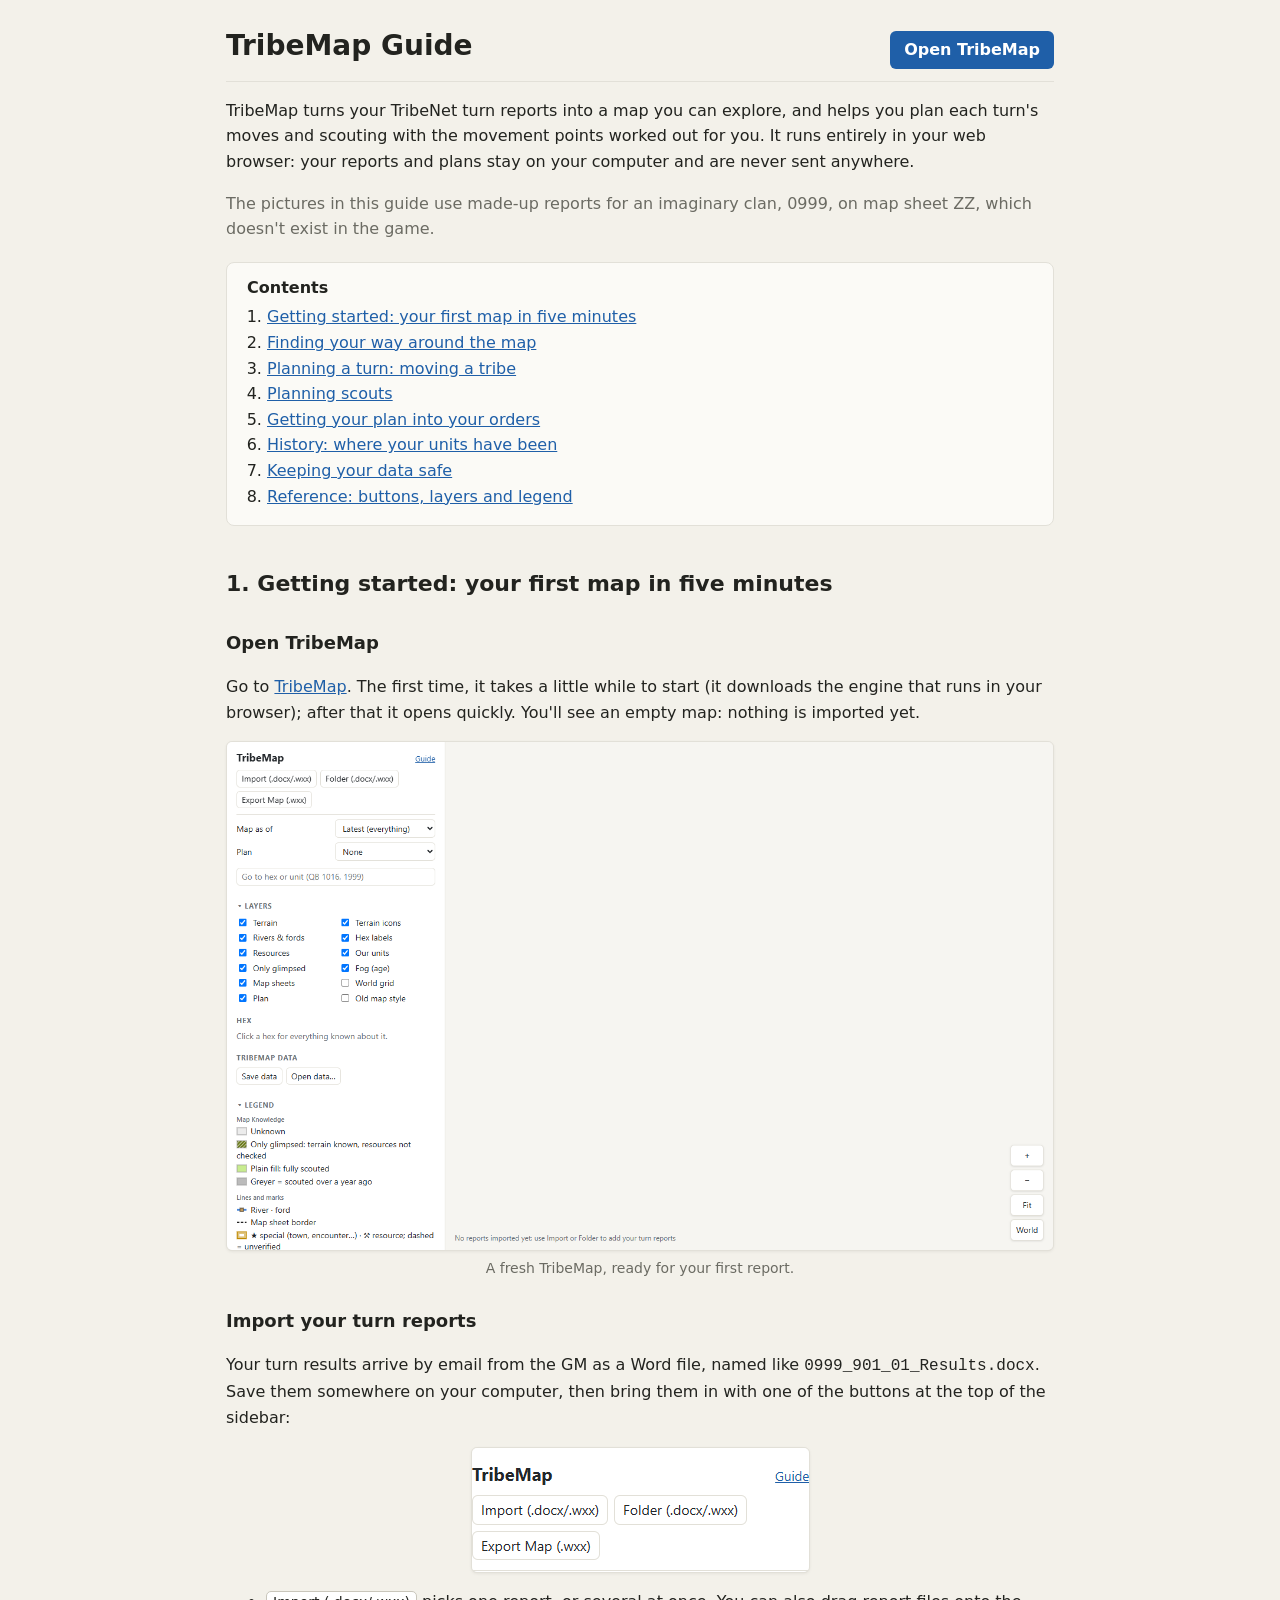
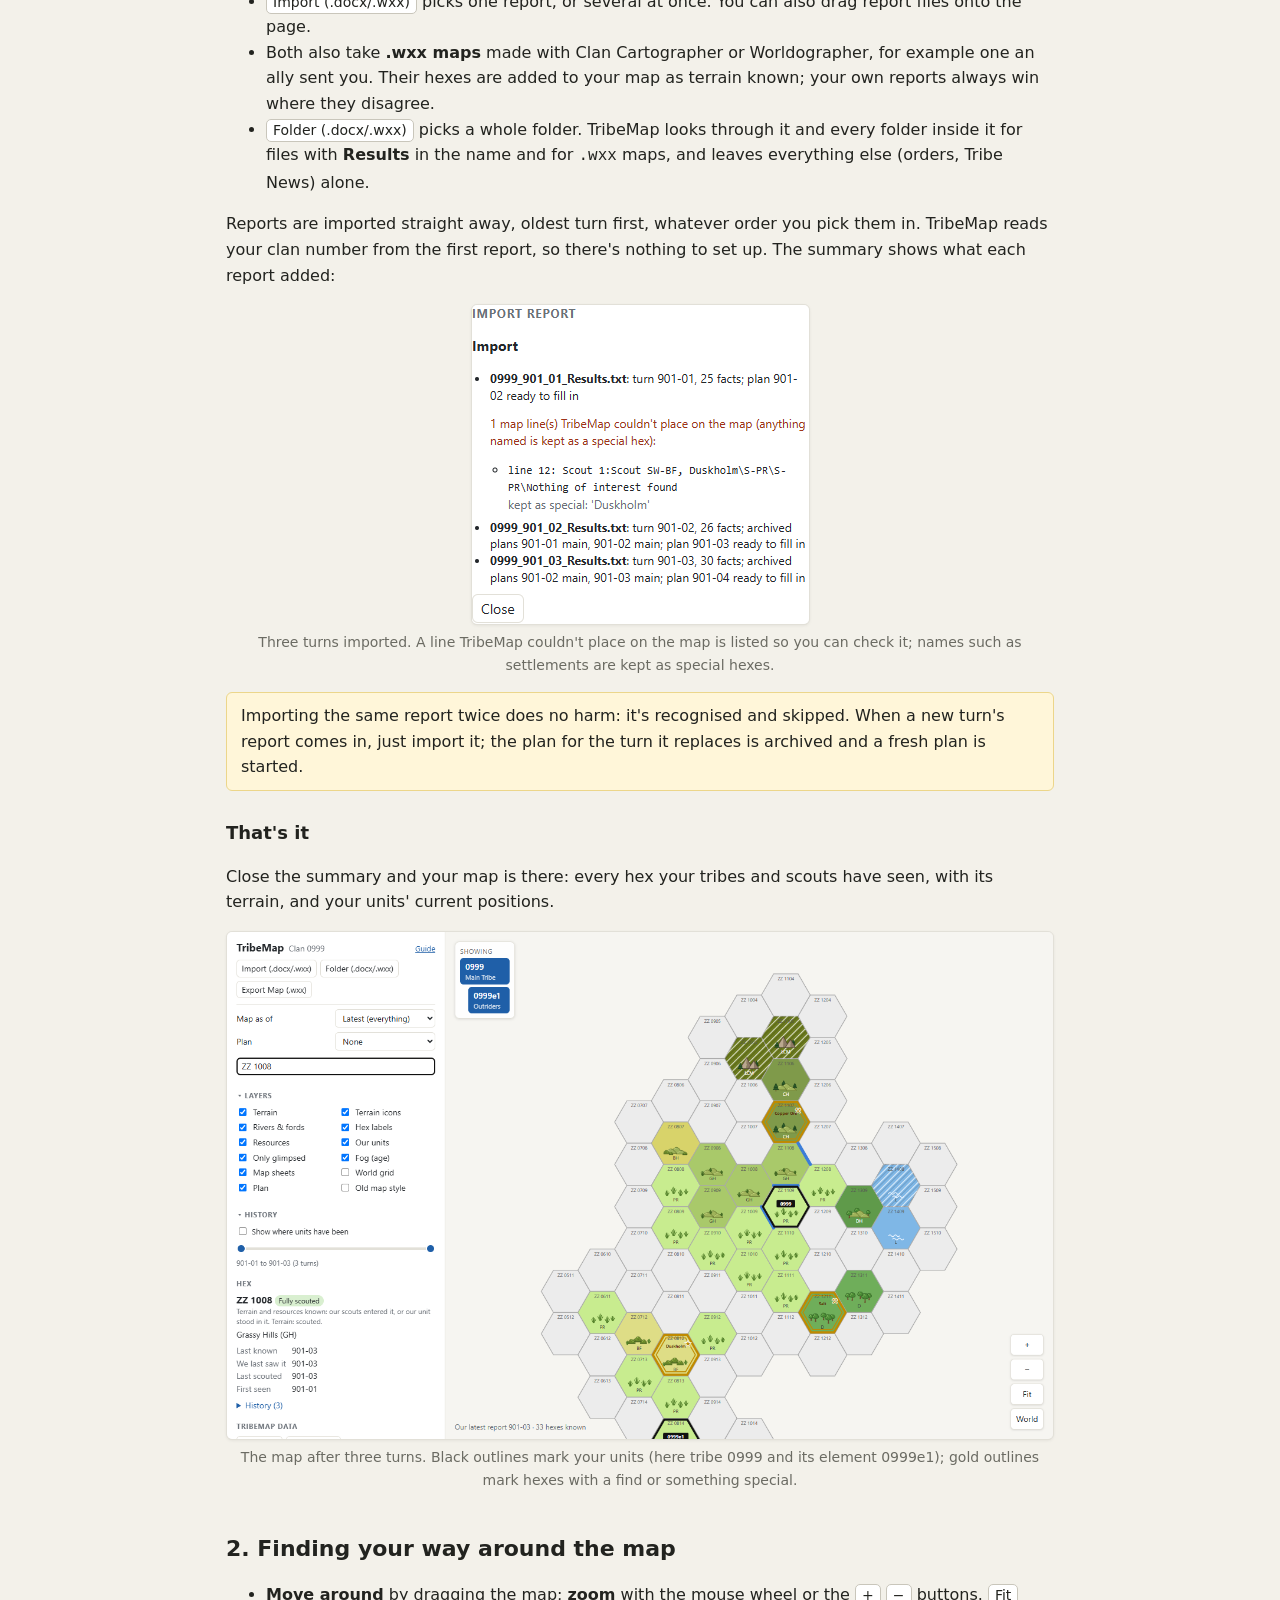
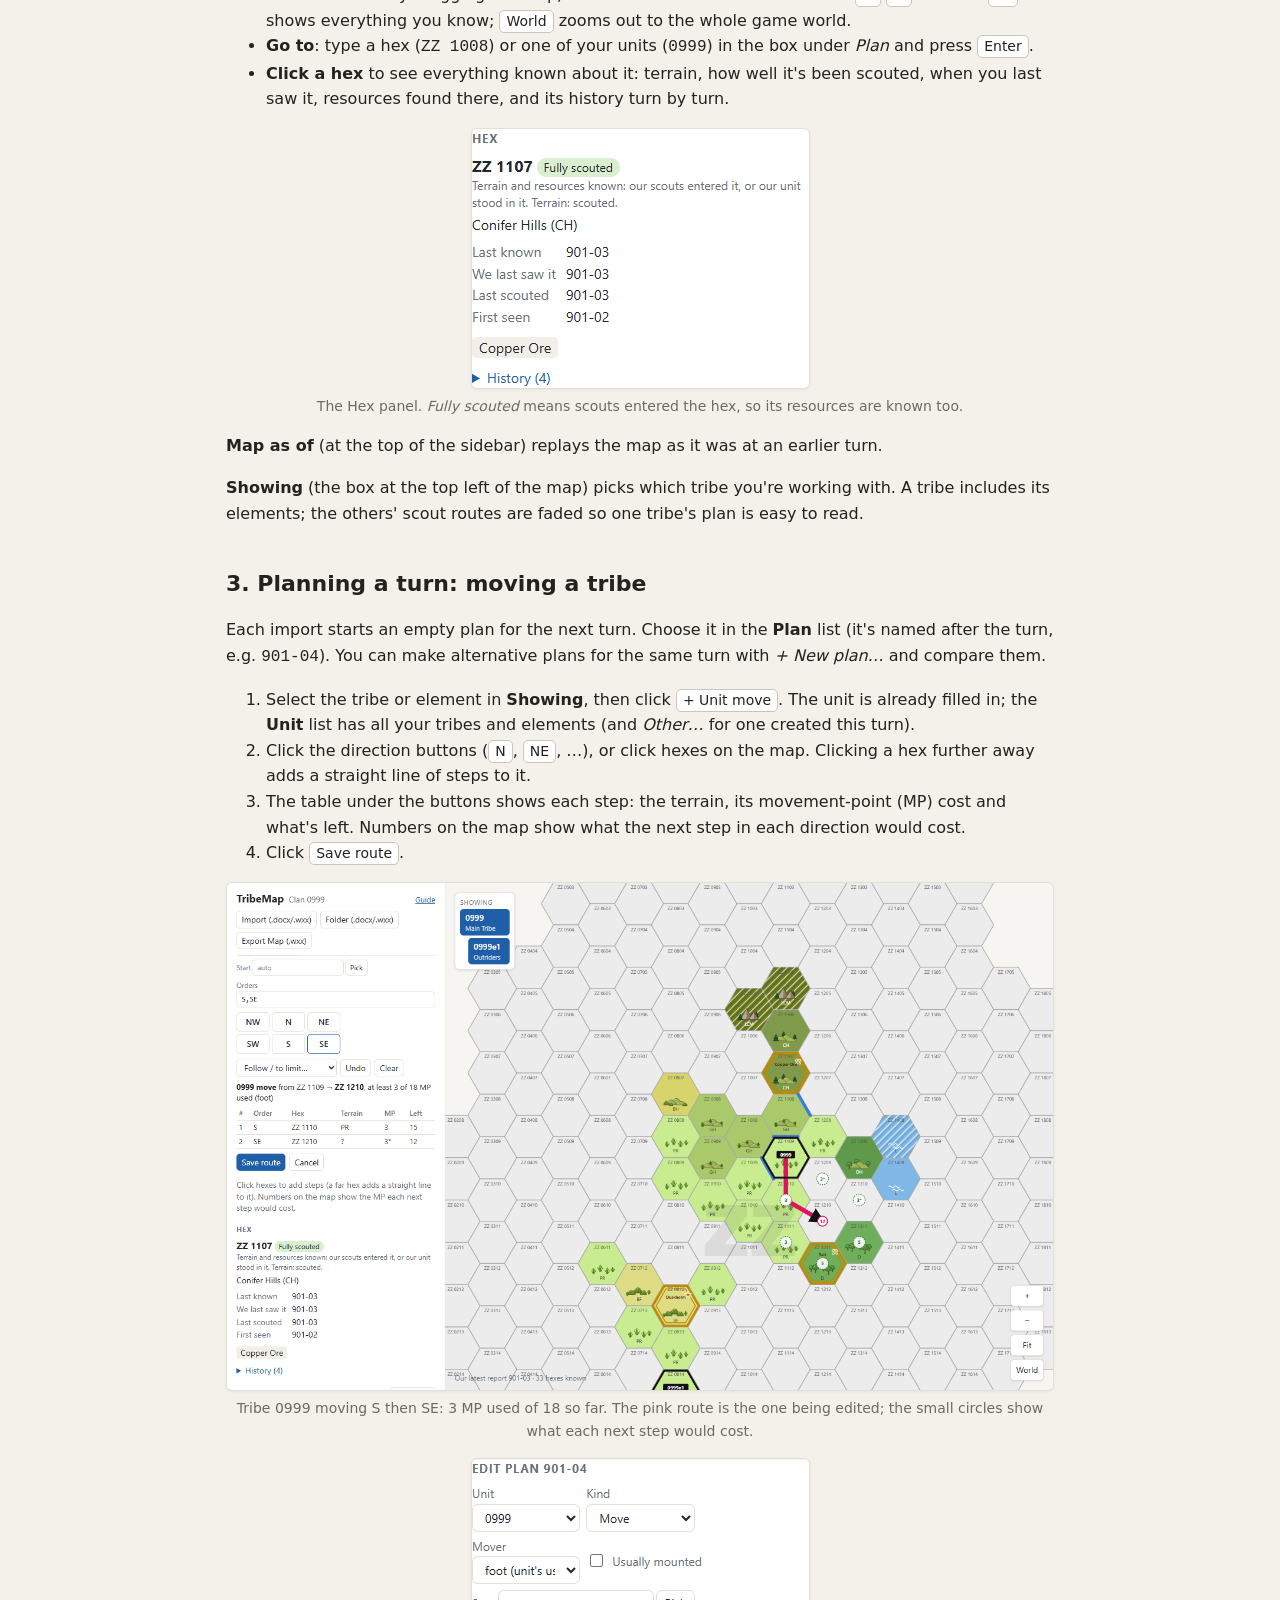
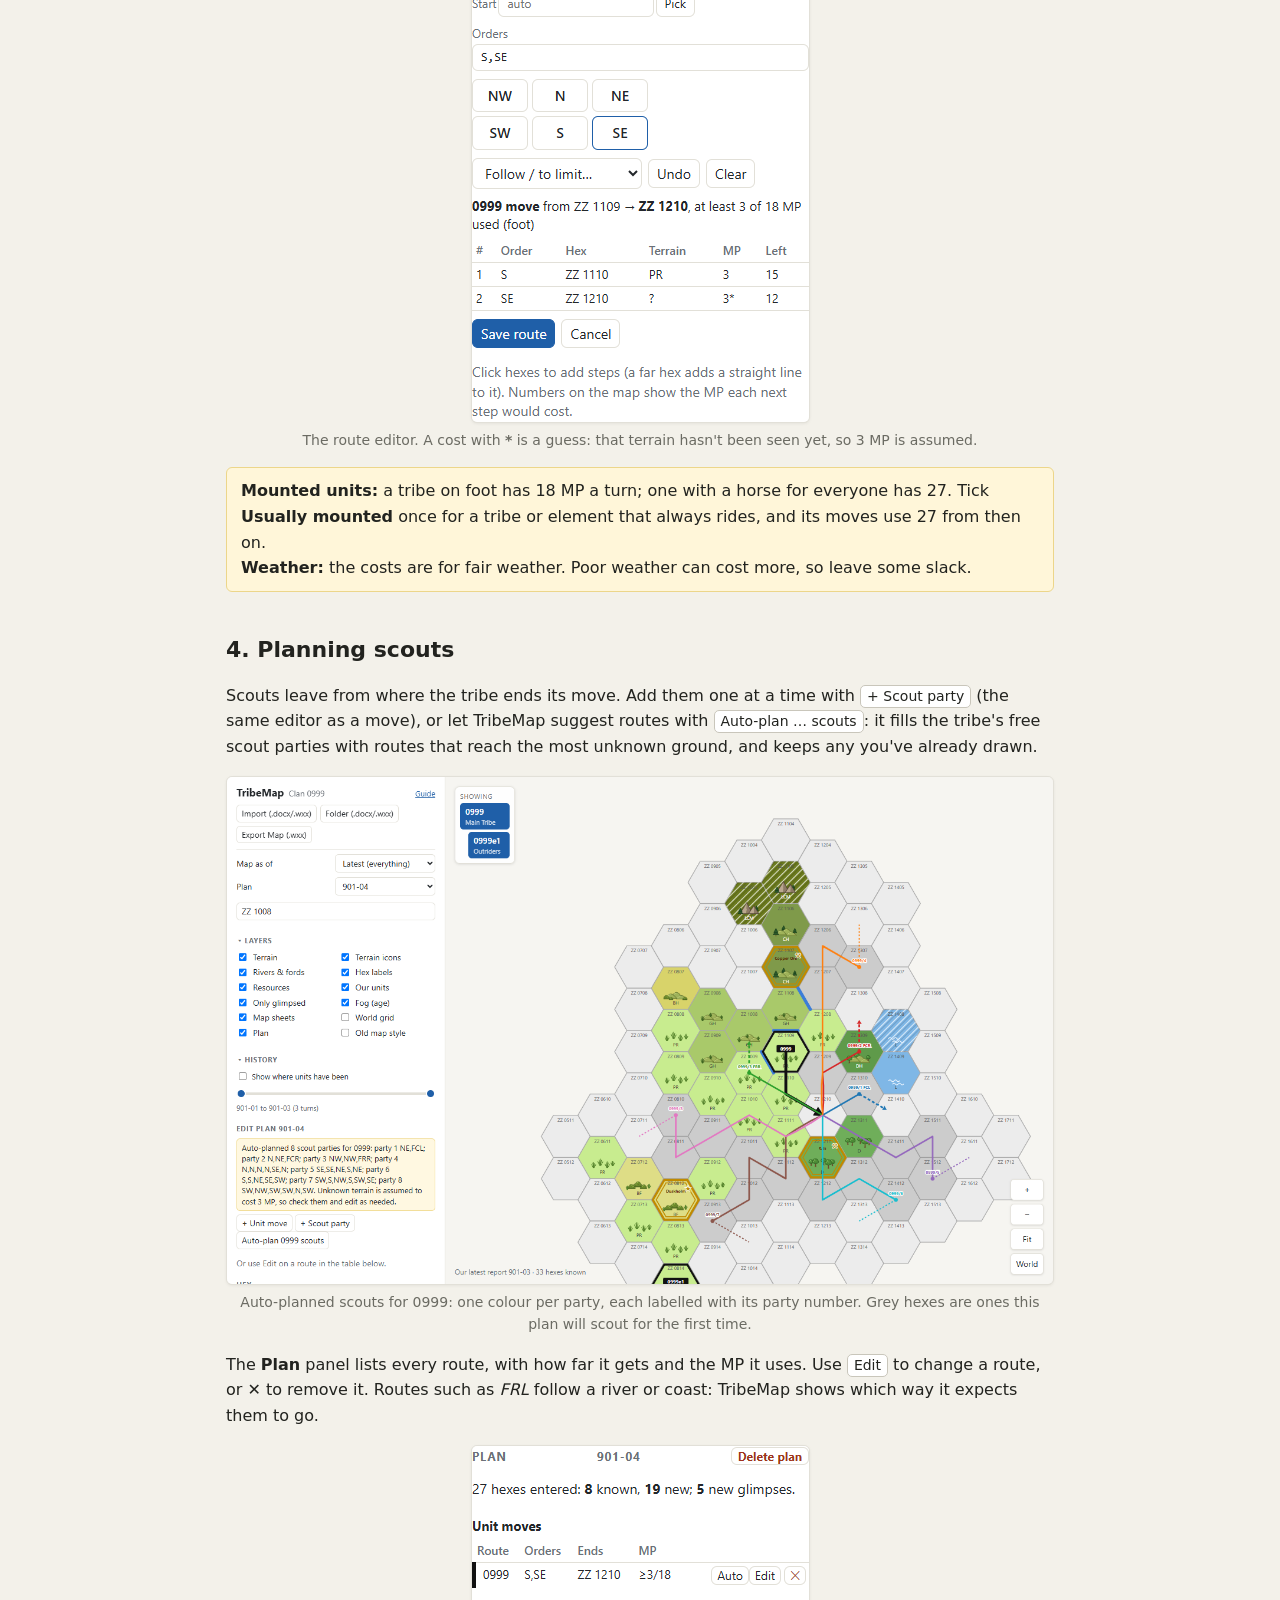
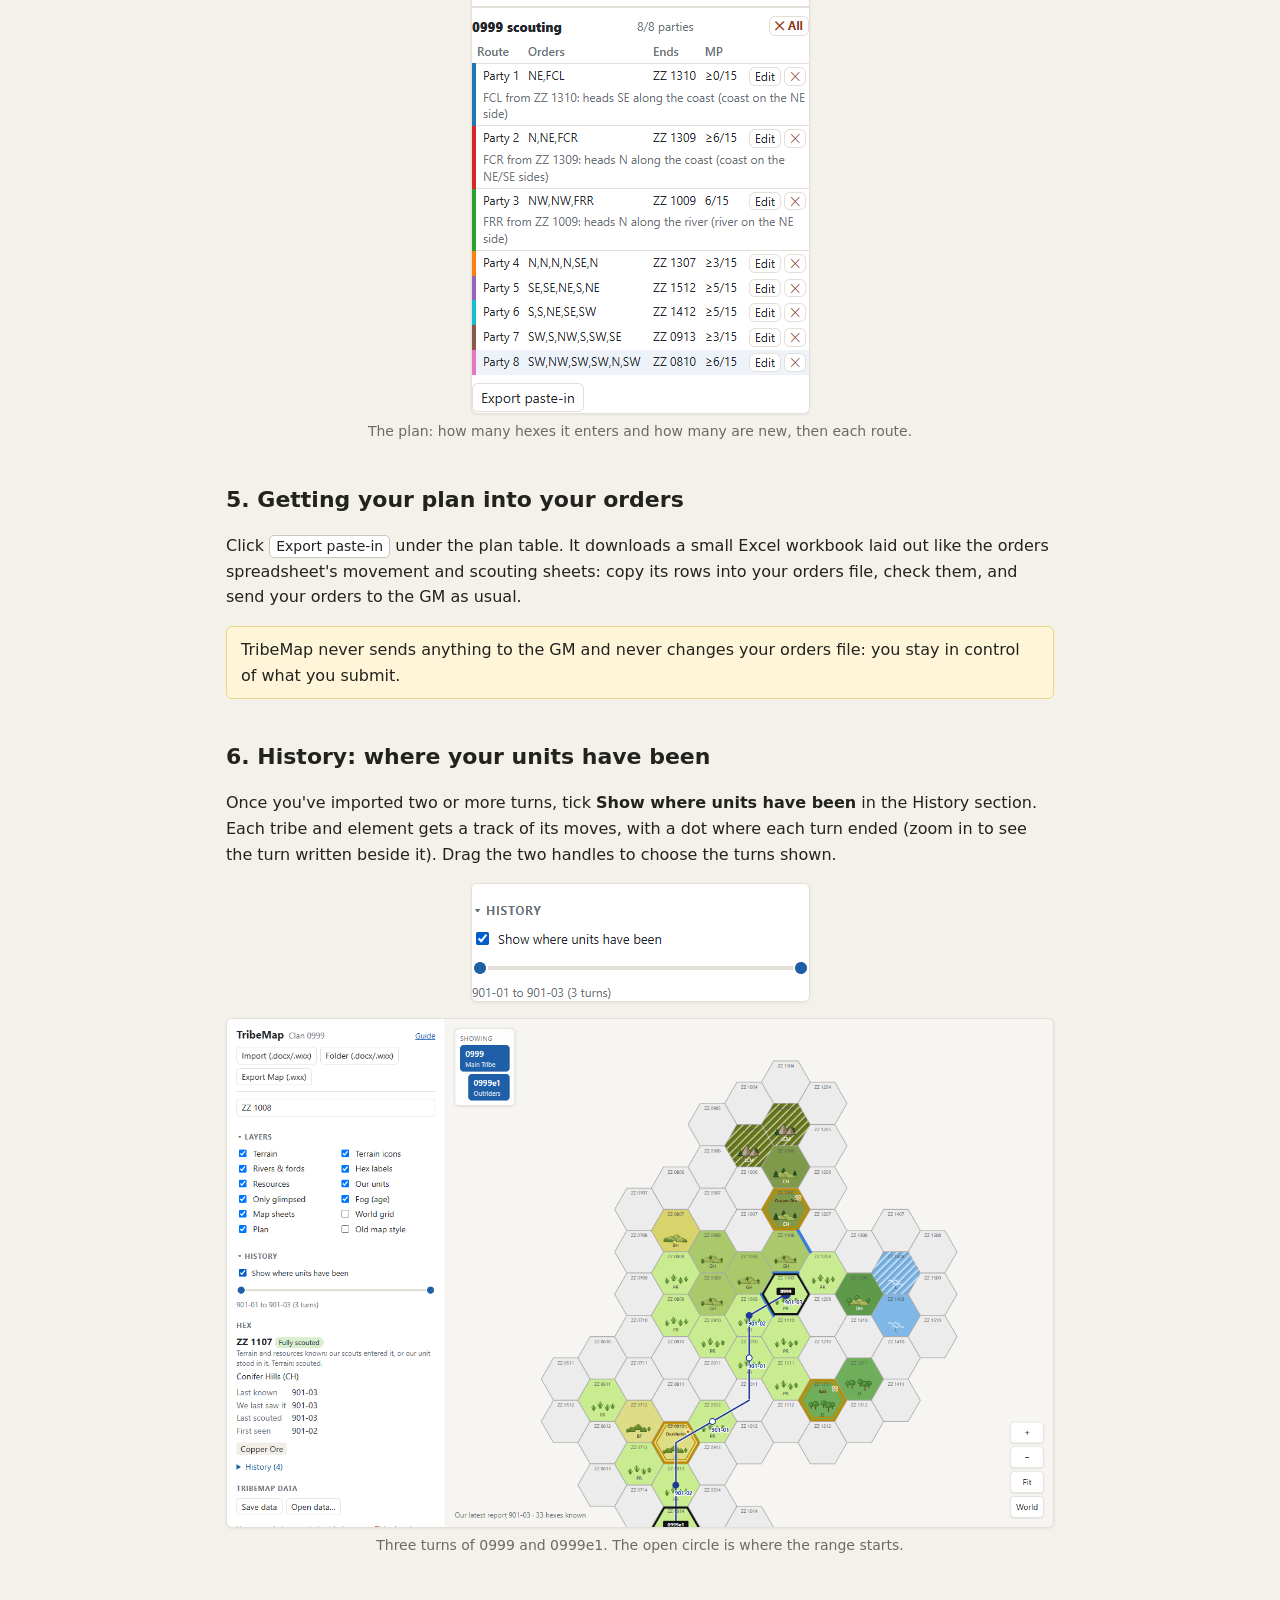
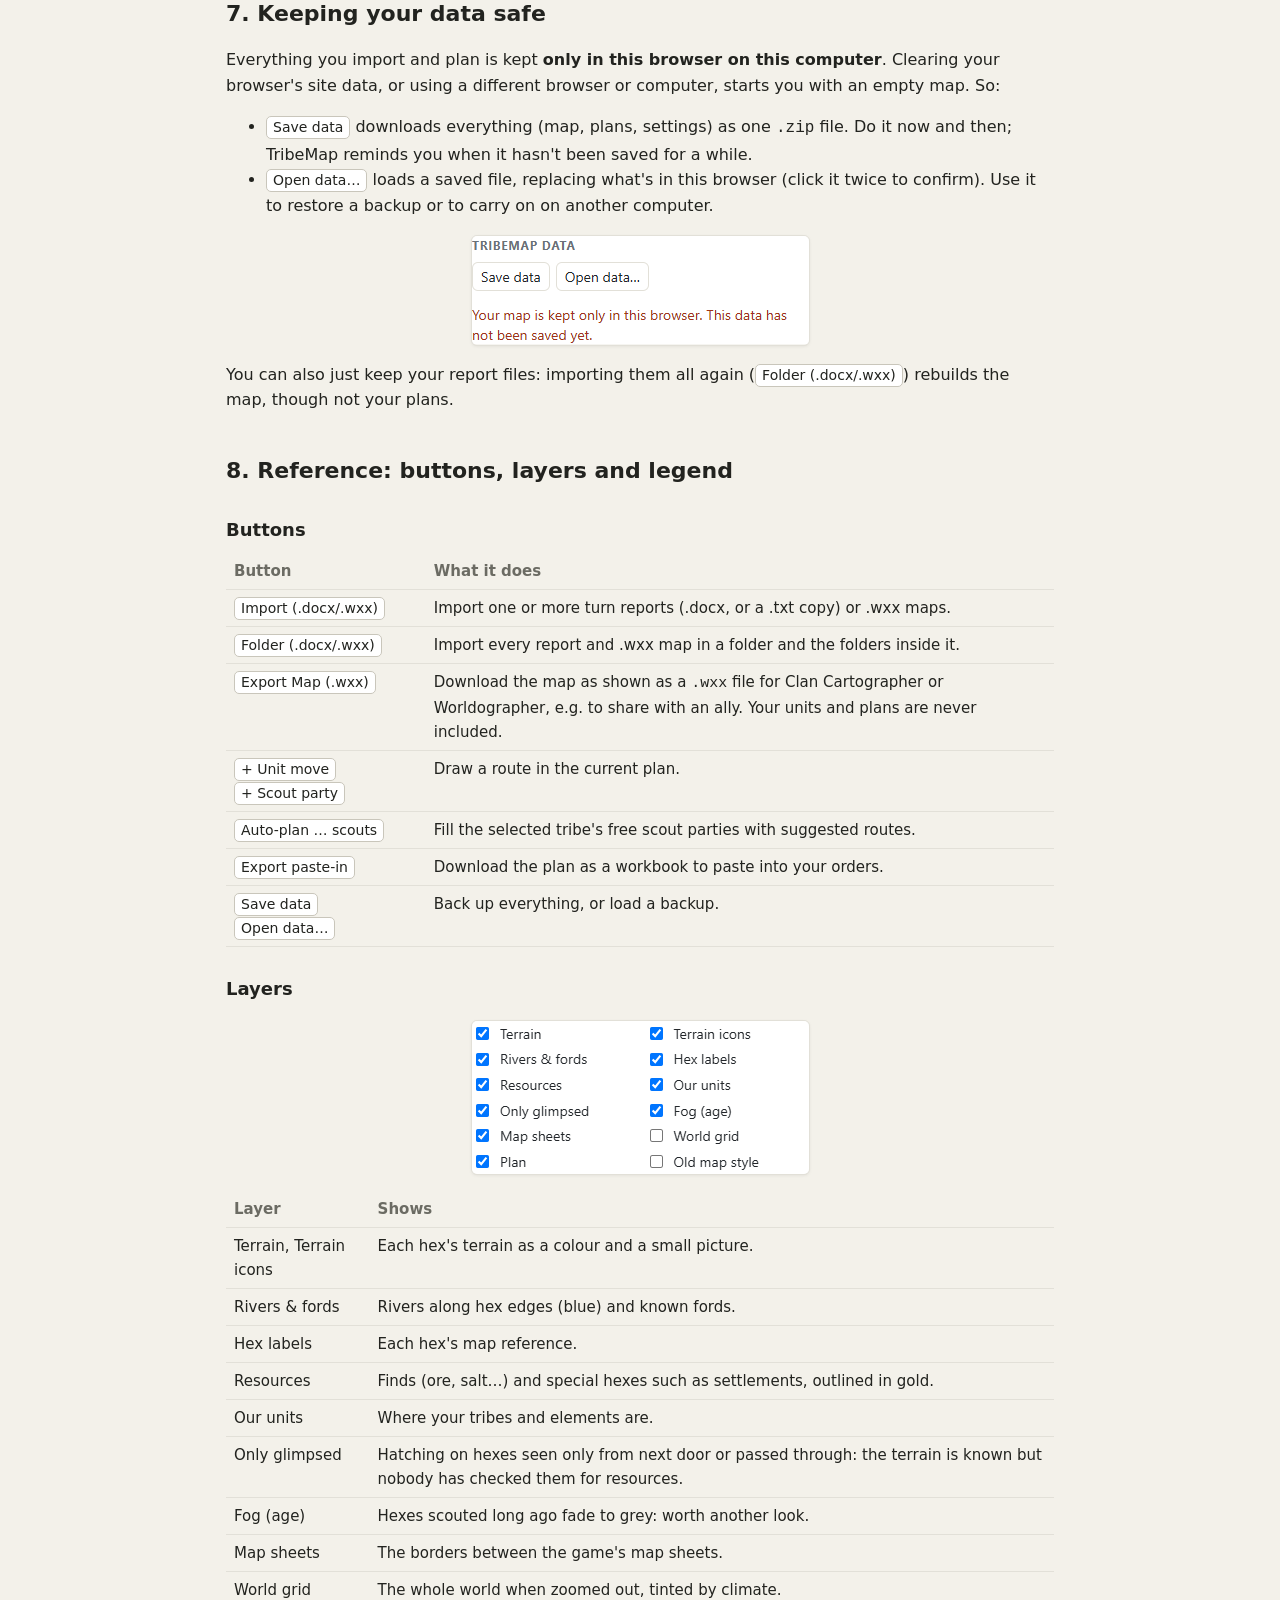
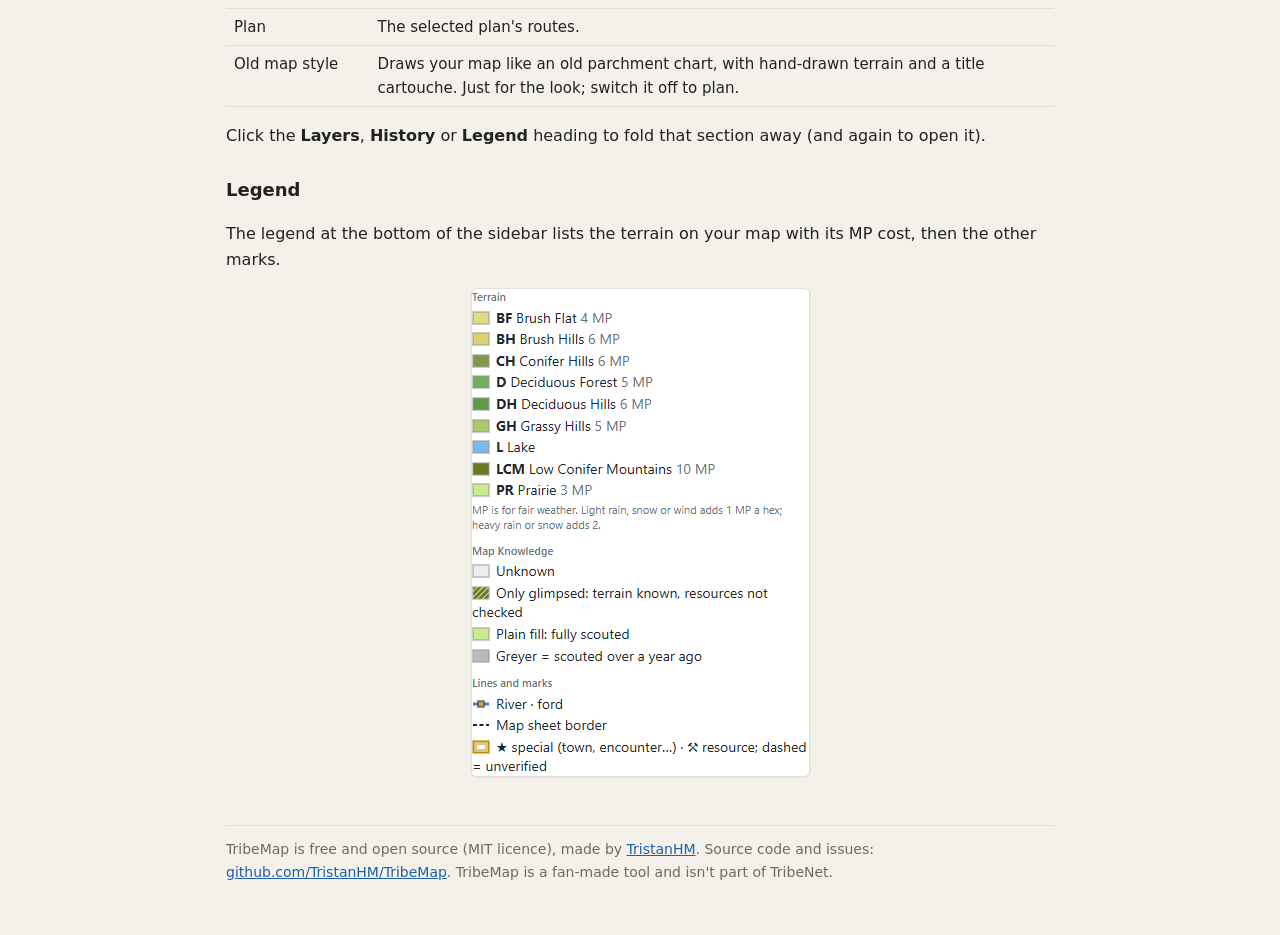
==== webapp/guide/index.html @ 2ccaa6e4 "TribeMap: a TribeNet map and turn planner that runs in your browser" ====
<!doctype html>
<html lang="en">
<head>
<meta charset="utf-8">
<meta name="viewport" content="width=device-width, initial-scale=1">
<title>TribeMap Guide</title>
<link rel="icon" href="../static/favicon.svg" type="image/svg+xml">
<style>
  :root { --ink: #22231f; --muted: #6b6b63; --line: #e2e0d8; --accent: #1f5fa8; --panel: #fbfaf6; --bg: #f3f1ea;
          --tip: #fff6d9; --tip-line: #ecd68a; }
  * { box-sizing: border-box; }
  body { margin: 0; background: var(--bg); color: var(--ink);
         font: 16px/1.6 system-ui, -apple-system, "Segoe UI", Roboto, sans-serif; }
  .wrap { max-width: 860px; margin: 0 auto; padding: 24px 16px 64px; }
  header.top { display: flex; flex-wrap: wrap; align-items: baseline; gap: 12px; border-bottom: 1px solid var(--line);
               padding-bottom: 12px; }
  header.top h1 { margin: 0; font-size: 28px; }
  header.top a.open { margin-left: auto; background: var(--accent); color: #fff; padding: 6px 14px; border-radius: 6px;
                      text-decoration: none; font-weight: 600; }
  h2 { margin: 40px 0 8px; font-size: 22px; }
  h3 { margin: 28px 0 6px; font-size: 18px; }
  a { color: var(--accent); }
  nav.toc { background: var(--panel); border: 1px solid var(--line); border-radius: 8px; padding: 12px 20px; margin: 20px 0; }
  nav.toc ol { margin: 4px 0; padding-left: 20px; }
  figure { margin: 16px 0; text-align: center; }
  figure img { display: block; margin: 0 auto; max-width: 100%; height: auto; border: 1px solid var(--line); border-radius: 6px;
               background: #fff; box-shadow: 0 1px 3px rgba(0,0,0,.06); }
  figure.small img { max-width: 360px; }
  figcaption { font-size: 14px; color: var(--muted); margin-top: 6px; }
  .tip { background: var(--tip); border: 1px solid var(--tip-line); border-radius: 6px; padding: 10px 14px; margin: 16px 0; }
  .muted { color: var(--muted); }
  kbd, .btn { display: inline-block; border: 1px solid #c9c6bb; border-radius: 5px; padding: 0 6px; background: #fff;
              font: 14px/1.5 system-ui, sans-serif; white-space: nowrap; }
  table { border-collapse: collapse; width: 100%; font-size: 15px; margin: 8px 0; }
  th, td { text-align: left; padding: 6px 8px; border-bottom: 1px solid var(--line); vertical-align: top; }
  th { color: var(--muted); font-weight: 600; }
  footer { margin-top: 48px; border-top: 1px solid var(--line); padding-top: 12px; font-size: 14px; color: var(--muted); }
  @media (max-width: 600px) { figure.small img { max-width: 100%; } header.top a.open { margin-left: 0; } }
</style>
</head>
<body>
<div class="wrap">
<header class="top">
  <h1>TribeMap Guide</h1>
  <a class="open" href="../">Open TribeMap</a>
</header>

<p>TribeMap turns your TribeNet turn reports into a map you can explore, and helps you plan each turn's moves and
scouting with the movement points worked out for you. It runs entirely in your web browser: your reports and plans
stay on your computer and are never sent anywhere.</p>

<p class="muted">The pictures in this guide use made-up reports for an imaginary clan, 0999, on map sheet ZZ, which
doesn't exist in the game.</p>

<nav class="toc">
  <b>Contents</b>
  <ol>
    <li><a href="#start">Getting started: your first map in five minutes</a></li>
    <li><a href="#explore">Finding your way around the map</a></li>
    <li><a href="#plan">Planning a turn: moving a tribe</a></li>
    <li><a href="#scouts">Planning scouts</a></li>
    <li><a href="#orders">Getting your plan into your orders</a></li>
    <li><a href="#history">History: where your units have been</a></li>
    <li><a href="#data">Keeping your data safe</a></li>
    <li><a href="#reference">Reference: buttons, layers and legend</a></li>
  </ol>
</nav>

<h2 id="start">1. Getting started: your first map in five minutes</h2>

<h3>Open TribeMap</h3>
<p>Go to <a href="../">TribeMap</a>. The first time, it takes a little while to start (it downloads the engine that
runs in your browser); after that it opens quickly. You'll see an empty map: nothing is imported yet.</p>
<figure><img src="img/start.png" alt="TribeMap before any reports are imported: the sidebar on the left and an empty map"
  loading="lazy"><figcaption>A fresh TribeMap, ready for your first report.</figcaption></figure>

<h3>Import your turn reports</h3>
<p>Your turn results arrive by email from the GM as a Word file, named like <code>0999_901_01_Results.docx</code>.
Save them somewhere on your computer, then bring them in with one of the buttons at the top of the sidebar:</p>
<figure class="small"><img src="img/header.png" alt="The Import, Folder and Export Map buttons at the top of the sidebar"
  loading="lazy"></figure>
<ul>
  <li><span class="btn">Import (.docx/.wxx)</span> picks one report, or several at once. You can also drag report files onto the page.</li>
  <li>Both also take <b>.wxx maps</b> made with Clan Cartographer or Worldographer, for example one an ally sent you.
    Their hexes are added to your map as terrain known; your own reports always win where they disagree.</li>
  <li><span class="btn">Folder (.docx/.wxx)</span> picks a whole folder. TribeMap looks through it and every folder inside it for
    files with <b>Results</b> in the name and for <code>.wxx</code> maps, and leaves everything else (orders, Tribe
    News) alone.</li>
</ul>
<p>Reports are imported straight away, oldest turn first, whatever order you pick them in. TribeMap reads your clan
number from the first report, so there's nothing to set up. The summary shows what each report added:</p>
<figure class="small"><img src="img/import.png" alt="The import summary listing three reports and what each added"
  loading="lazy"><figcaption>Three turns imported. A line TribeMap couldn't place on the map is listed so you can
  check it; names such as settlements are kept as special hexes.</figcaption></figure>
<div class="tip">Importing the same report twice does no harm: it's recognised and skipped. When a new turn's report
comes in, just import it; the plan for the turn it replaces is archived and a fresh plan is started.</div>

<h3>That's it</h3>
<p>Close the summary and your map is there: every hex your tribes and scouts have seen, with its terrain, and your
units' current positions.</p>
<figure><img src="img/overview.png" alt="The map after importing: coloured terrain hexes, the tribe and element marked in black"
  loading="lazy"><figcaption>The map after three turns. Black outlines mark your units (here tribe 0999 and its element
  0999e1); gold outlines mark hexes with a find or something special.</figcaption></figure>

<h2 id="explore">2. Finding your way around the map</h2>
<ul>
  <li><b>Move around</b> by dragging the map; <b>zoom</b> with the mouse wheel or the <span class="btn">+</span>
    <span class="btn">−</span> buttons. <span class="btn">Fit</span> shows everything you know;
    <span class="btn">World</span> zooms out to the whole game world.</li>
  <li><b>Go to</b>: type a hex (<code>ZZ 1008</code>) or one of your units (<code>0999</code>) in the box under
    <i>Plan</i> and press <kbd>Enter</kbd>.</li>
  <li><b>Click a hex</b> to see everything known about it: terrain, how well it's been scouted, when you last saw it,
    resources found there, and its history turn by turn.</li>
</ul>
<figure class="small"><img src="img/hex.png" alt="The Hex panel for ZZ 1107: fully scouted conifer hills with copper ore"
  loading="lazy"><figcaption>The Hex panel. <i>Fully scouted</i> means scouts entered the hex, so its resources are
  known too.</figcaption></figure>
<p><b>Map as of</b> (at the top of the sidebar) replays the map as it was at an earlier turn.</p>
<p><b>Showing</b> (the box at the top left of the map) picks which tribe you're working with. A tribe includes its
elements; the others' scout routes are faded so one tribe's plan is easy to read.</p>

<h2 id="plan">3. Planning a turn: moving a tribe</h2>
<p>Each import starts an empty plan for the next turn. Choose it in the <b>Plan</b> list (it's named after the turn,
e.g. <code>901-04</code>). You can make alternative plans for the same turn with <i>+ New plan…</i> and compare them.</p>
<ol>
  <li>Select the tribe or element in <b>Showing</b>, then click <span class="btn">+ Unit move</span>. The unit is
    already filled in; the <b>Unit</b> list has all your tribes and elements (and <i>Other…</i> for one created this turn).</li>
  <li>Click the direction buttons (<span class="btn">N</span>, <span class="btn">NE</span>, …), or click hexes on the
    map. Clicking a hex further away adds a straight line of steps to it.</li>
  <li>The table under the buttons shows each step: the terrain, its movement-point (MP) cost and what's left. Numbers
    on the map show what the next step in each direction would cost.</li>
  <li>Click <span class="btn">Save route</span>.</li>
</ol>
<figure><img src="img/move.png" alt="Planning a move: the route editor on the left, the route drawn in pink on the map with step costs"
  loading="lazy"><figcaption>Tribe 0999 moving S then SE: 3 MP used of 18 so far. The pink route is the one being
  edited; the small circles show what each next step would cost.</figcaption></figure>
<figure class="small"><img src="img/move-editor.png" alt="The route editor: unit, kind, mover, direction buttons and the step table"
  loading="lazy"><figcaption>The route editor. A cost with <b>*</b> is a guess: that terrain hasn't been seen yet, so
  3 MP is assumed.</figcaption></figure>
<div class="tip"><b>Mounted units:</b> a tribe on foot has 18 MP a turn; one with a horse for everyone has 27. Tick
<b>Usually mounted</b> once for a tribe or element that always rides, and its moves use 27 from then on.<br>
<b>Weather:</b> the costs are for fair weather. Poor weather can cost more, so leave some slack.</div>

<h2 id="scouts">4. Planning scouts</h2>
<p>Scouts leave from where the tribe ends its move. Add them one at a time with <span class="btn">+ Scout party</span>
(the same editor as a move), or let TribeMap suggest routes with <span class="btn">Auto-plan … scouts</span>: it fills
the tribe's free scout parties with routes that reach the most unknown ground, and keeps any you've already drawn.</p>
<figure><img src="img/scouts.png" alt="Eight scout routes fanning out from the tribe's planned position, each in its own colour"
  loading="lazy"><figcaption>Auto-planned scouts for 0999: one colour per party, each labelled with its party number.
  Grey hexes are ones this plan will scout for the first time.</figcaption></figure>
<p>The <b>Plan</b> panel lists every route, with how far it gets and the MP it uses. Use <span class="btn">Edit</span>
to change a route, or ✕ to remove it. Routes such as <i>FRL</i> follow a river or coast: TribeMap shows which way it
expects them to go.</p>
<figure class="small"><img src="img/plan-table.png" alt="The plan table: the unit move and eight scout parties with orders, end hex and MP"
  loading="lazy"><figcaption>The plan: how many hexes it enters and how many are new, then each route.</figcaption></figure>

<h2 id="orders">5. Getting your plan into your orders</h2>
<p>Click <span class="btn">Export paste-in</span> under the plan table. It downloads a small Excel workbook laid out
like the orders spreadsheet's movement and scouting sheets: copy its rows into your orders file, check them, and send
your orders to the GM as usual.</p>
<div class="tip">TribeMap never sends anything to the GM and never changes your orders file: you stay in control of
what you submit.</div>

<h2 id="history">6. History: where your units have been</h2>
<p>Once you've imported two or more turns, tick <b>Show where units have been</b> in the History section. Each tribe
and element gets a track of its moves, with a dot where each turn ended (zoom in to see the turn written beside it).
Drag the two handles to choose the turns shown.</p>
<figure class="small"><img src="img/history-box.png" alt="The History section: a checkbox and a slider with two handles"
  loading="lazy"></figure>
<figure><img src="img/history.png" alt="Two tracks on the map: the tribe heading north and the element heading south over three turns"
  loading="lazy"><figcaption>Three turns of 0999 and 0999e1. The open circle is where the range starts.</figcaption></figure>

<h2 id="data">7. Keeping your data safe</h2>
<p>Everything you import and plan is kept <b>only in this browser on this computer</b>. Clearing your browser's site
data, or using a different browser or computer, starts you with an empty map. So:</p>
<ul>
  <li><span class="btn">Save data</span> downloads everything (map, plans, settings) as one <code>.zip</code> file.
    Do it now and then; TribeMap reminds you when it hasn't been saved for a while.</li>
  <li><span class="btn">Open data…</span> loads a saved file, replacing what's in this browser (click it twice to
    confirm). Use it to restore a backup or to carry on on another computer.</li>
</ul>
<figure class="small"><img src="img/data.png" alt="The TribeMap Data section with Save data and Open data buttons and a reminder"
  loading="lazy"></figure>
<p>You can also just keep your report files: importing them all again (<span class="btn">Folder (.docx/.wxx)</span>) rebuilds the
map, though not your plans.</p>

<h2 id="reference">8. Reference: buttons, layers and legend</h2>
<h3>Buttons</h3>
<table>
  <tr><th>Button</th><th>What it does</th></tr>
  <tr><td><span class="btn">Import (.docx/.wxx)</span></td><td>Import one or more turn reports (.docx, or a .txt copy) or .wxx maps.</td></tr>
  <tr><td><span class="btn">Folder (.docx/.wxx)</span></td><td>Import every report and .wxx map in a folder and the folders inside it.</td></tr>
  <tr><td><span class="btn">Export Map (.wxx)</span></td><td>Download the map as shown as a <code>.wxx</code> file for Clan
    Cartographer or Worldographer, e.g. to share with an ally. Your units and plans are never included.</td></tr>
  <tr><td><span class="btn">+ Unit move</span> <span class="btn">+ Scout party</span></td><td>Draw a route in the
    current plan.</td></tr>
  <tr><td><span class="btn">Auto-plan … scouts</span></td><td>Fill the selected tribe's free scout parties with
    suggested routes.</td></tr>
  <tr><td><span class="btn">Export paste-in</span></td><td>Download the plan as a workbook to paste into your
    orders.</td></tr>
  <tr><td><span class="btn">Save data</span> <span class="btn">Open data…</span></td><td>Back up everything, or load
    a backup.</td></tr>
</table>

<h3>Layers</h3>
<figure class="small"><img src="img/layers.png" alt="The Layers checkboxes" loading="lazy"></figure>
<table>
  <tr><th>Layer</th><th>Shows</th></tr>
  <tr><td>Terrain, Terrain icons</td><td>Each hex's terrain as a colour and a small picture.</td></tr>
  <tr><td>Rivers &amp; fords</td><td>Rivers along hex edges (blue) and known fords.</td></tr>
  <tr><td>Hex labels</td><td>Each hex's map reference.</td></tr>
  <tr><td>Resources</td><td>Finds (ore, salt…) and special hexes such as settlements, outlined in gold.</td></tr>
  <tr><td>Our units</td><td>Where your tribes and elements are.</td></tr>
  <tr><td>Only glimpsed</td><td>Hatching on hexes seen only from next door or passed through: the terrain is known
    but nobody has checked them for resources.</td></tr>
  <tr><td>Fog (age)</td><td>Hexes scouted long ago fade to grey: worth another look.</td></tr>
  <tr><td>Map sheets</td><td>The borders between the game's map sheets.</td></tr>
  <tr><td>World grid</td><td>The whole world when zoomed out, tinted by climate.</td></tr>
  <tr><td>Plan</td><td>The selected plan's routes.</td></tr>
  <tr><td>Old map style</td><td>Draws your map like an old parchment chart, with hand-drawn terrain and a title
    cartouche. Just for the look; switch it off to plan.</td></tr>
</table>
<p>Click the <b>Layers</b>, <b>History</b> or <b>Legend</b> heading to fold that section away (and again to open it).</p>

<h3>Legend</h3>
<p>The legend at the bottom of the sidebar lists the terrain on your map with its MP cost, then the other marks.</p>
<figure class="small"><img src="img/legend.png" alt="The legend: terrain types with MP costs, then what the shading and outlines mean"
  loading="lazy"></figure>

<footer>
  TribeMap is free and open source (MIT licence), made by
  <a href="https://github.com/TristanHM">TristanHM</a>. Source code and issues:
  <a href="https://github.com/TristanHM/TribeMap">github.com/TristanHM/TribeMap</a>.
  TribeMap is a fan-made tool and isn't part of TribeNet.
</footer>
</div>
</body>
</html>
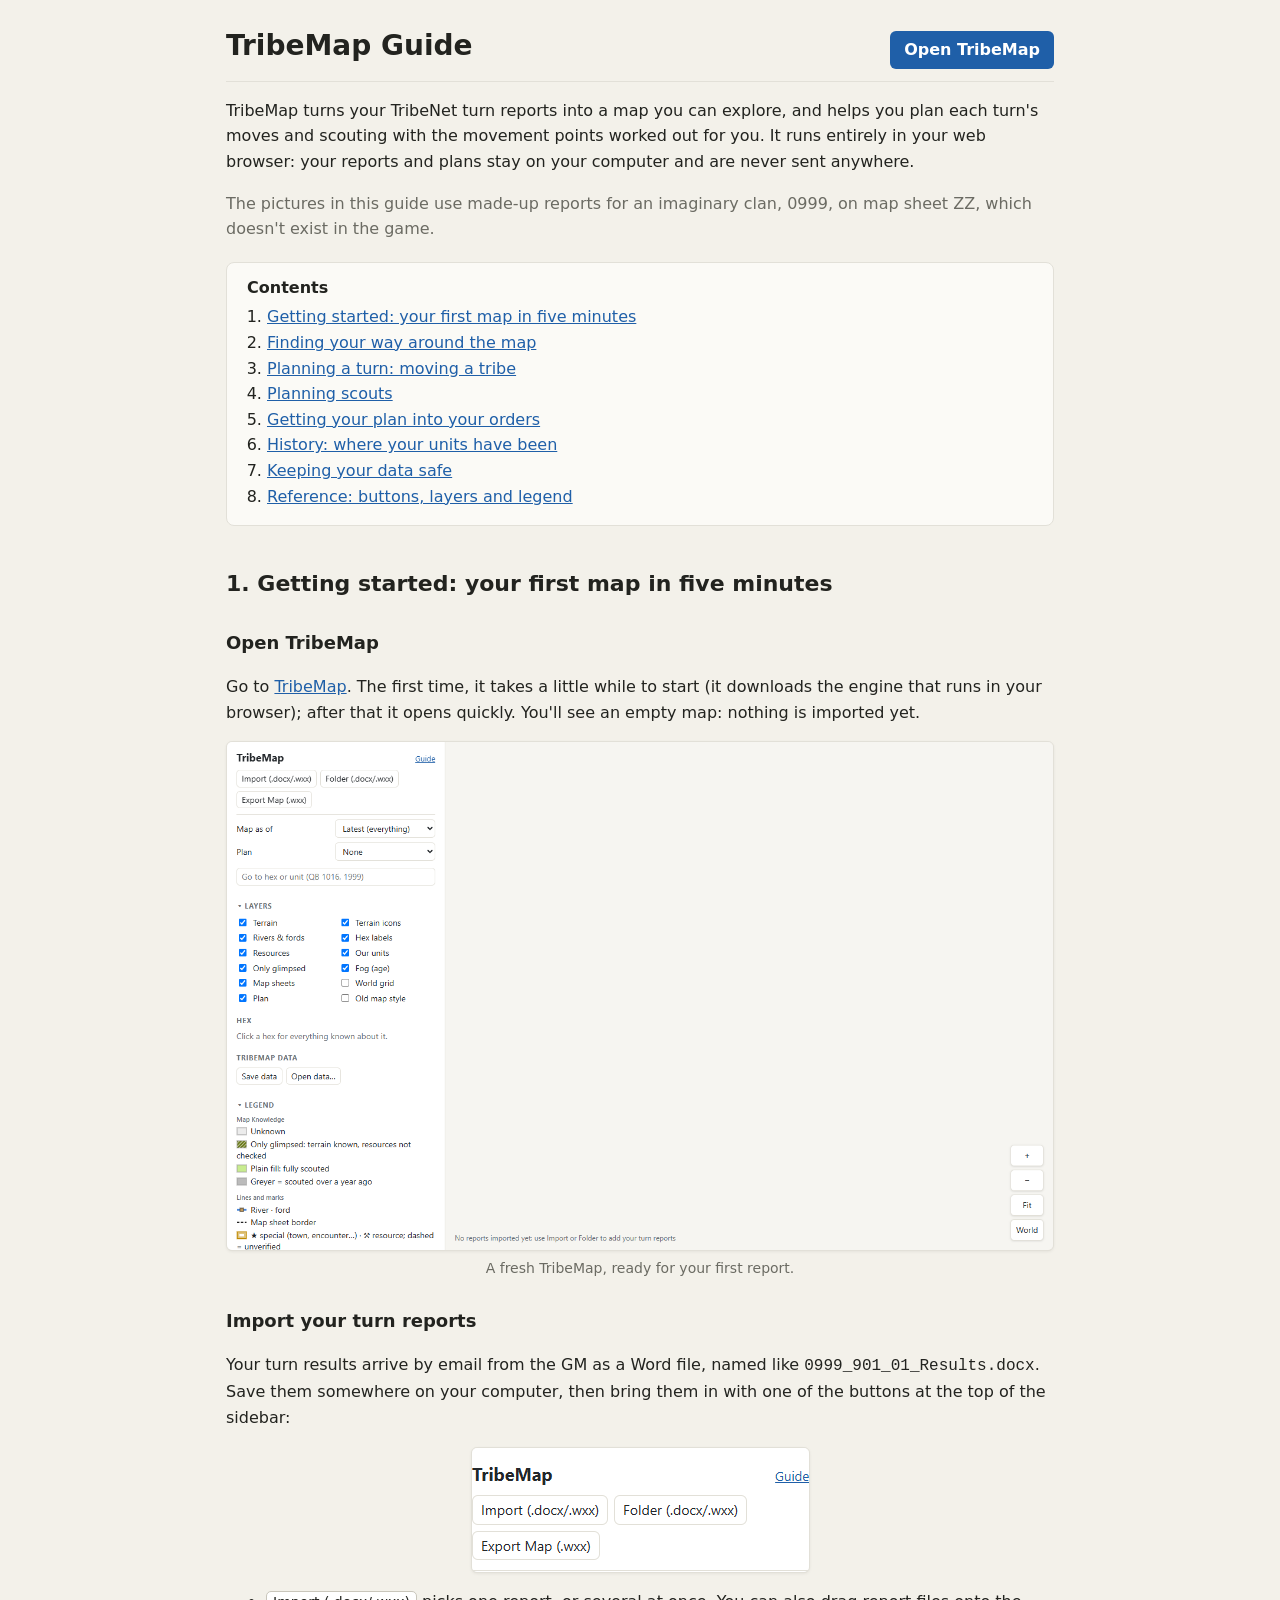
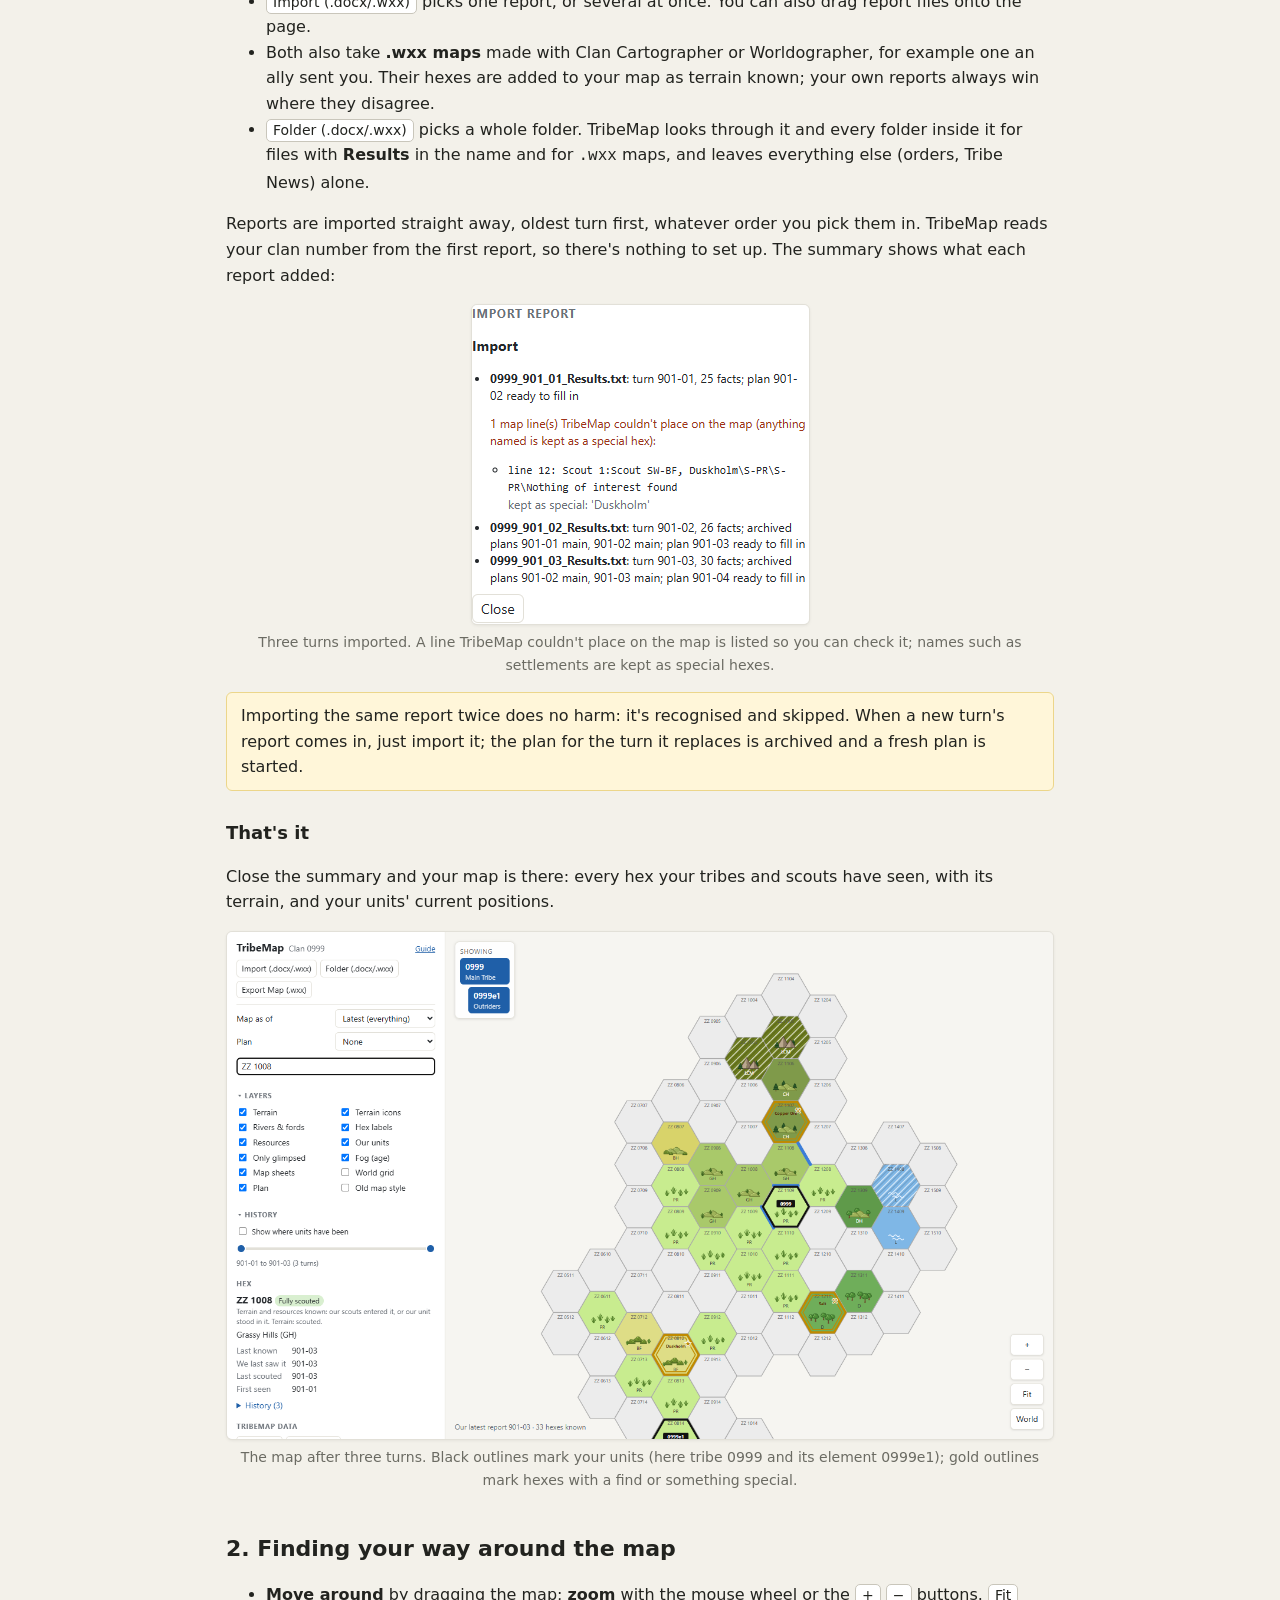
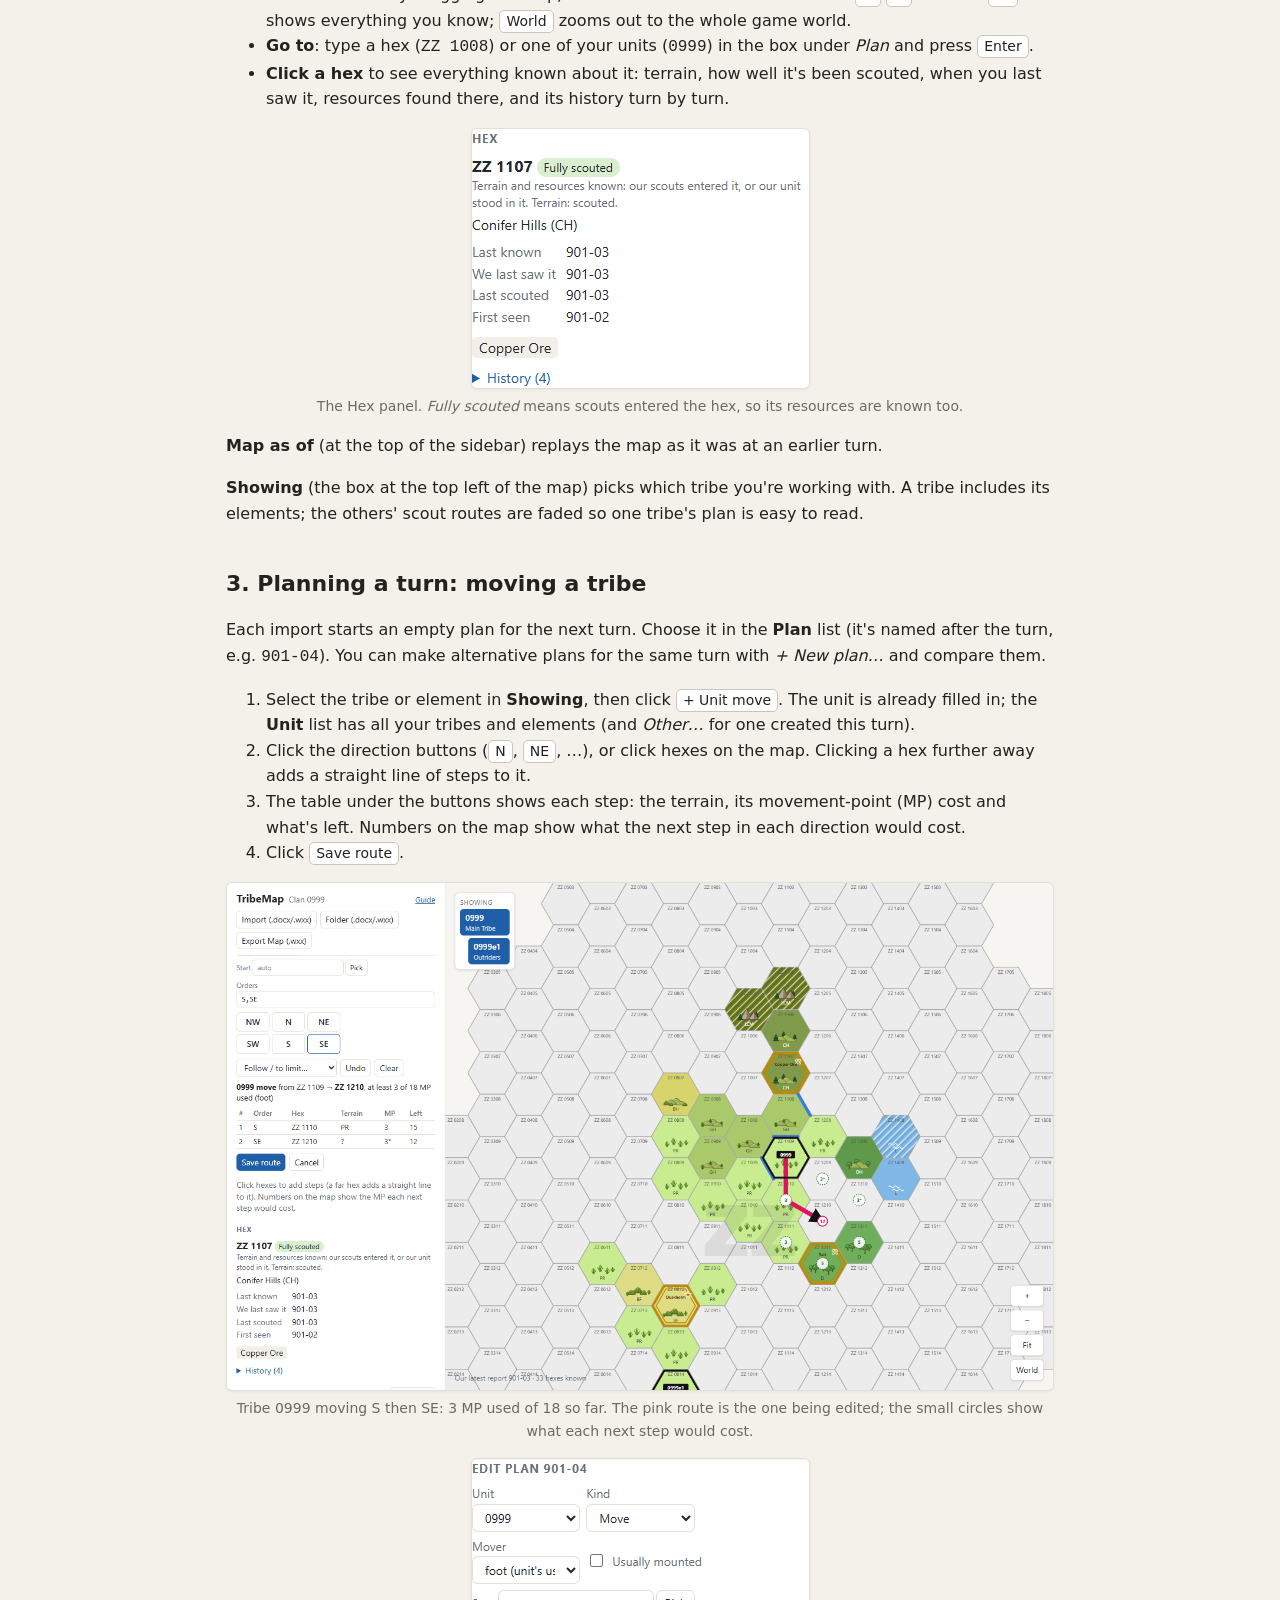
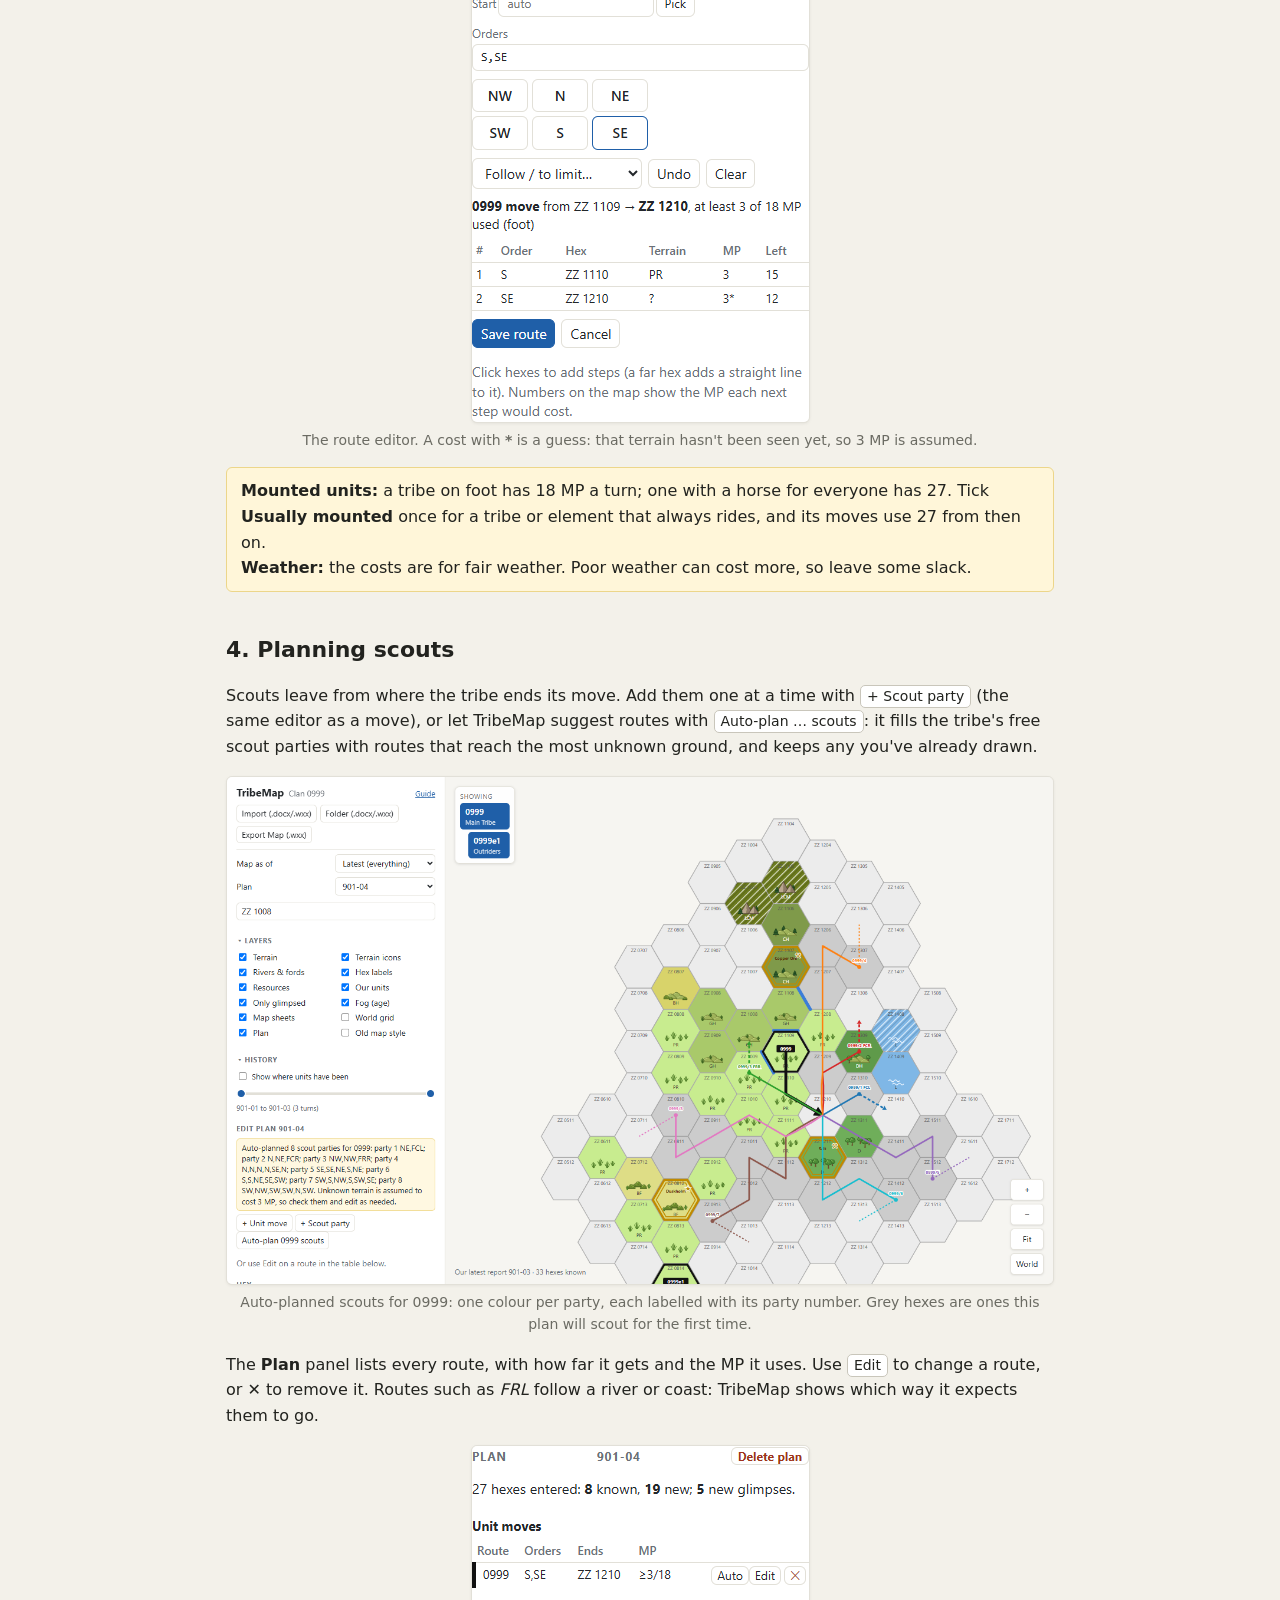
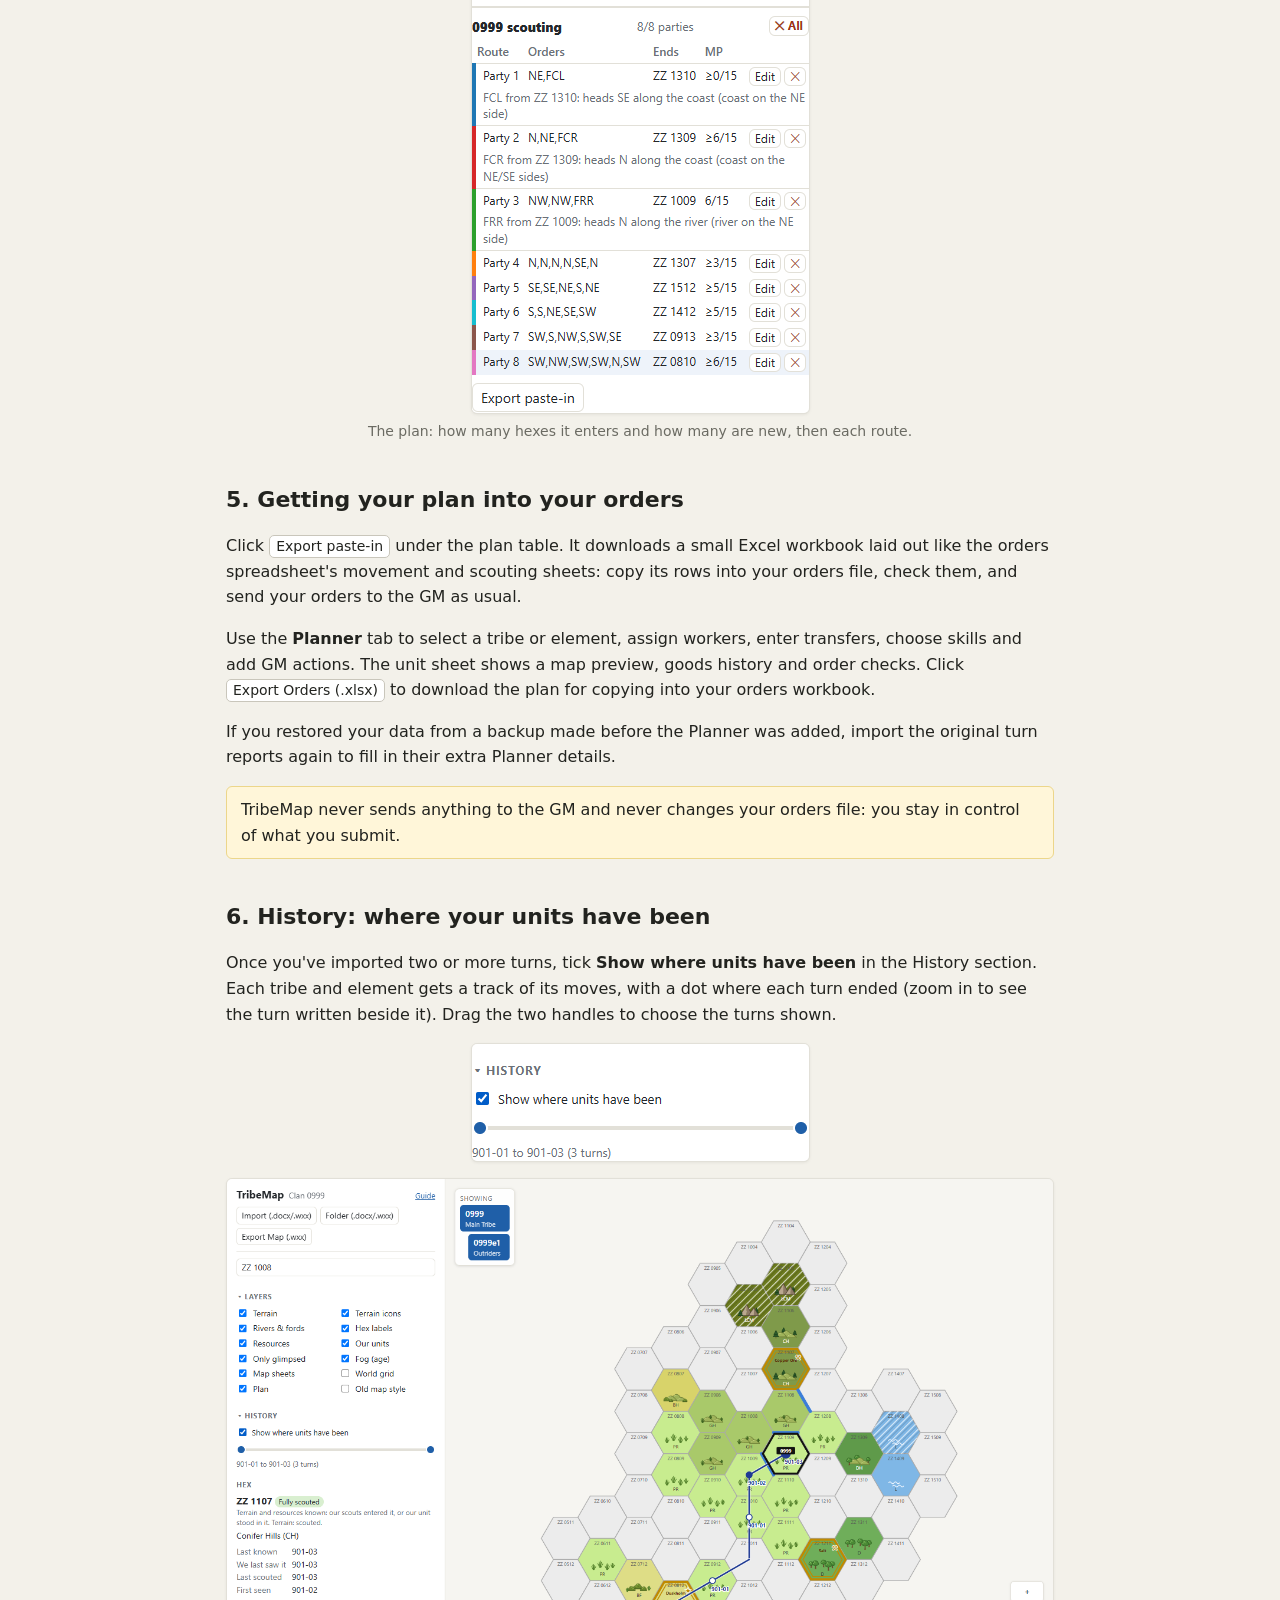
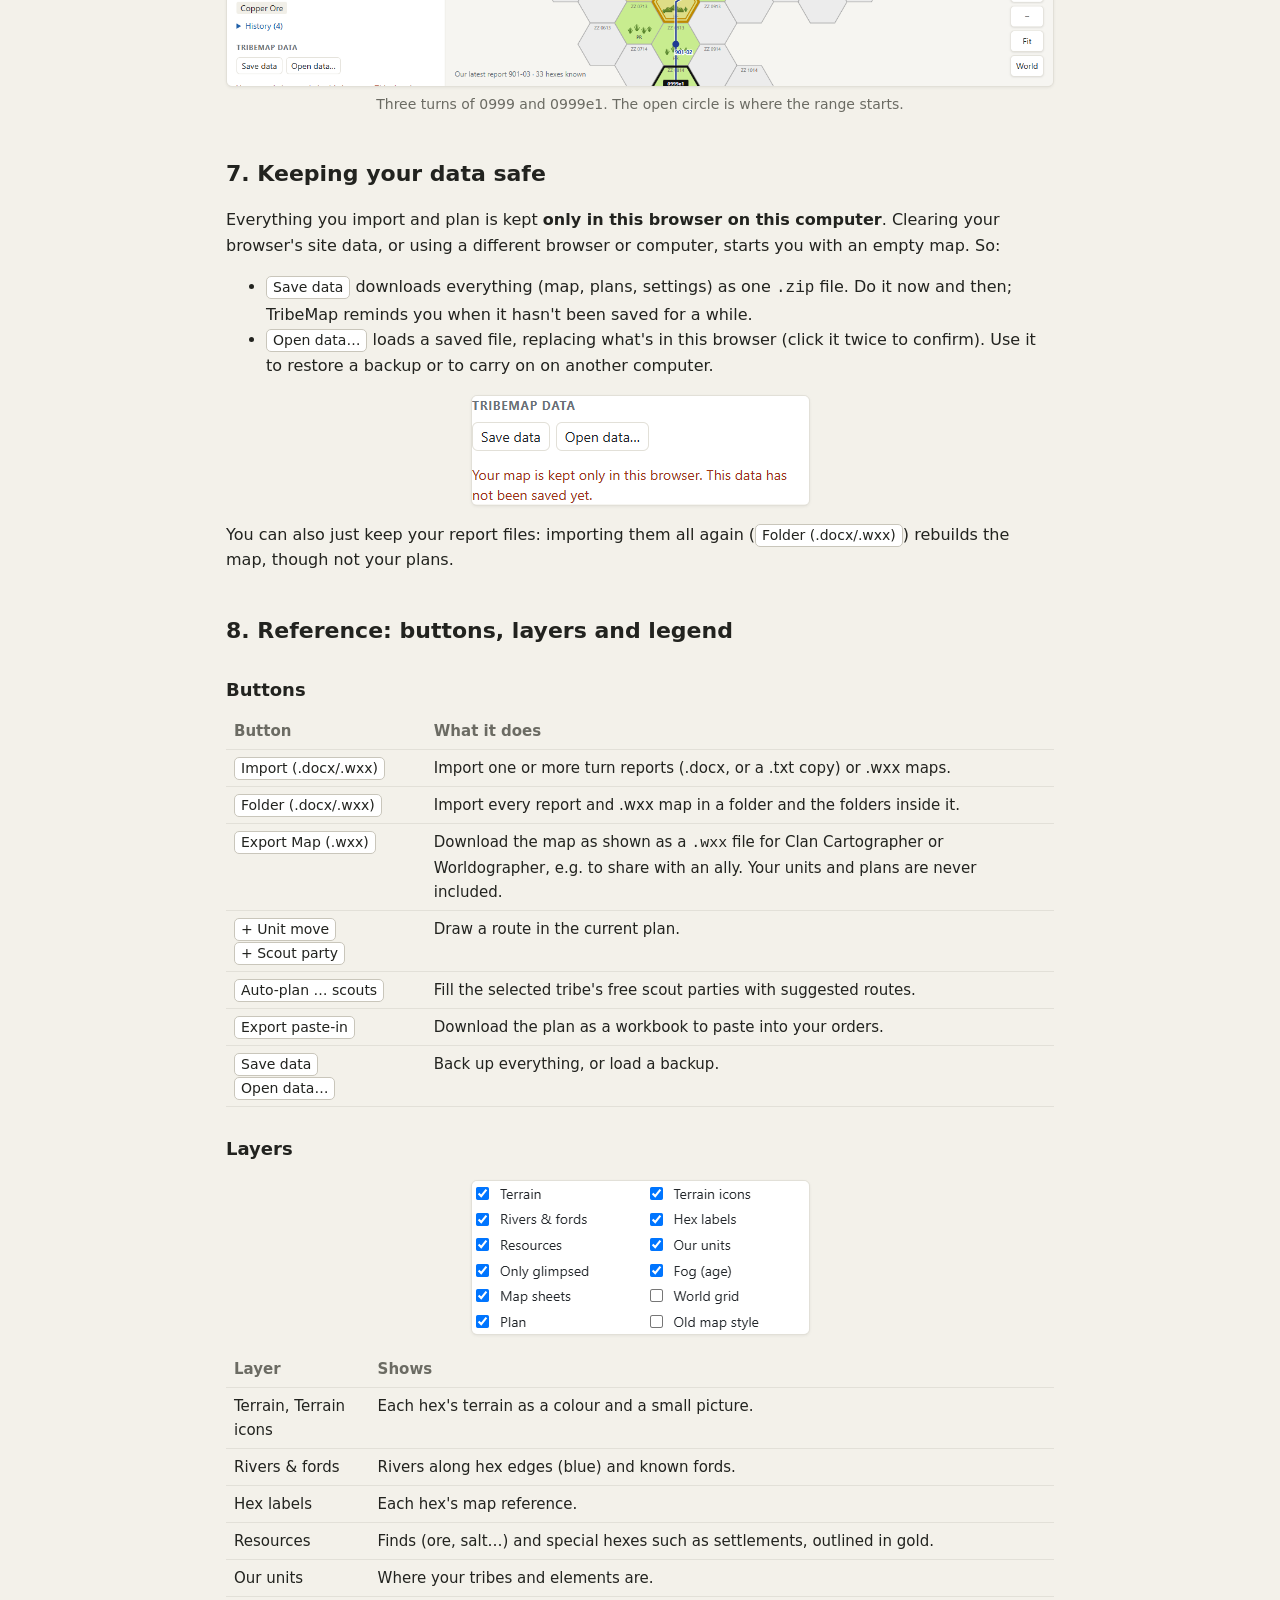
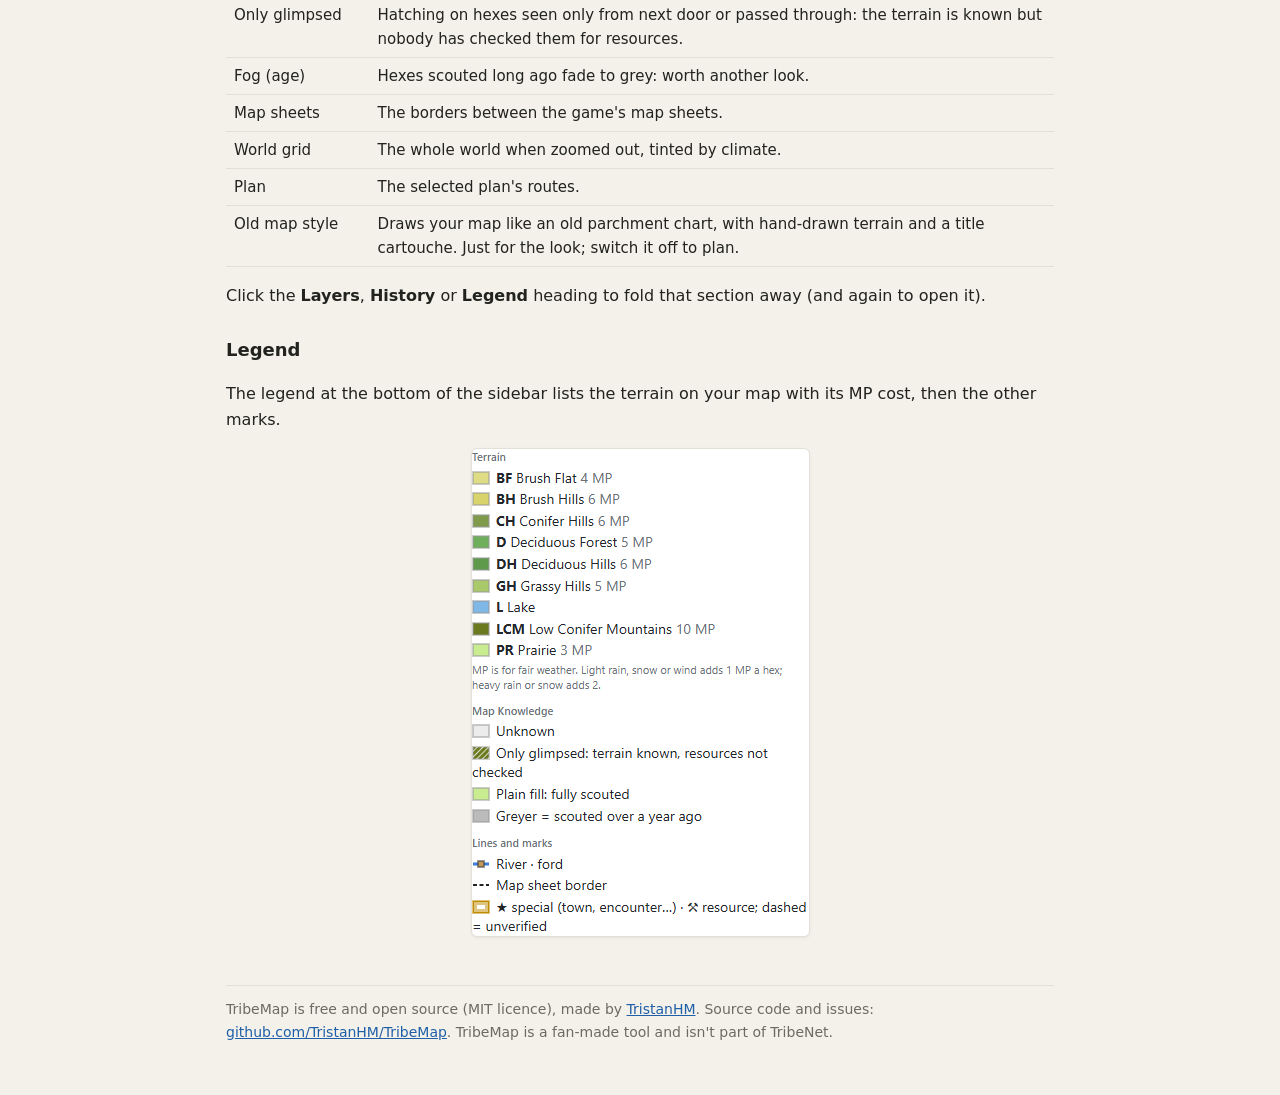
==== commit 3d0e1807: "Add the Planner tab to browser TribeMap" ====
--- a/webapp/guide/index.html
+++ b/webapp/guide/index.html
@@ -158,6 +158,11 @@
 <p>Click <span class="btn">Export paste-in</span> under the plan table. It downloads a small Excel workbook laid out
 like the orders spreadsheet's movement and scouting sheets: copy its rows into your orders file, check them, and send
 your orders to the GM as usual.</p>
+<p>Use the <b>Planner</b> tab to select a tribe or element, assign workers, enter transfers, choose skills and add GM
+actions. The unit sheet shows a map preview, goods history and order checks. Click
+<span class="btn">Export Orders (.xlsx)</span> to download the plan for copying into your orders workbook.</p>
+<p>If you restored your data from a backup made before the Planner was added, import the original turn reports
+again to fill in their extra Planner details.</p>
 <div class="tip">TribeMap never sends anything to the GM and never changes your orders file: you stay in control of
 what you submit.</div>
 
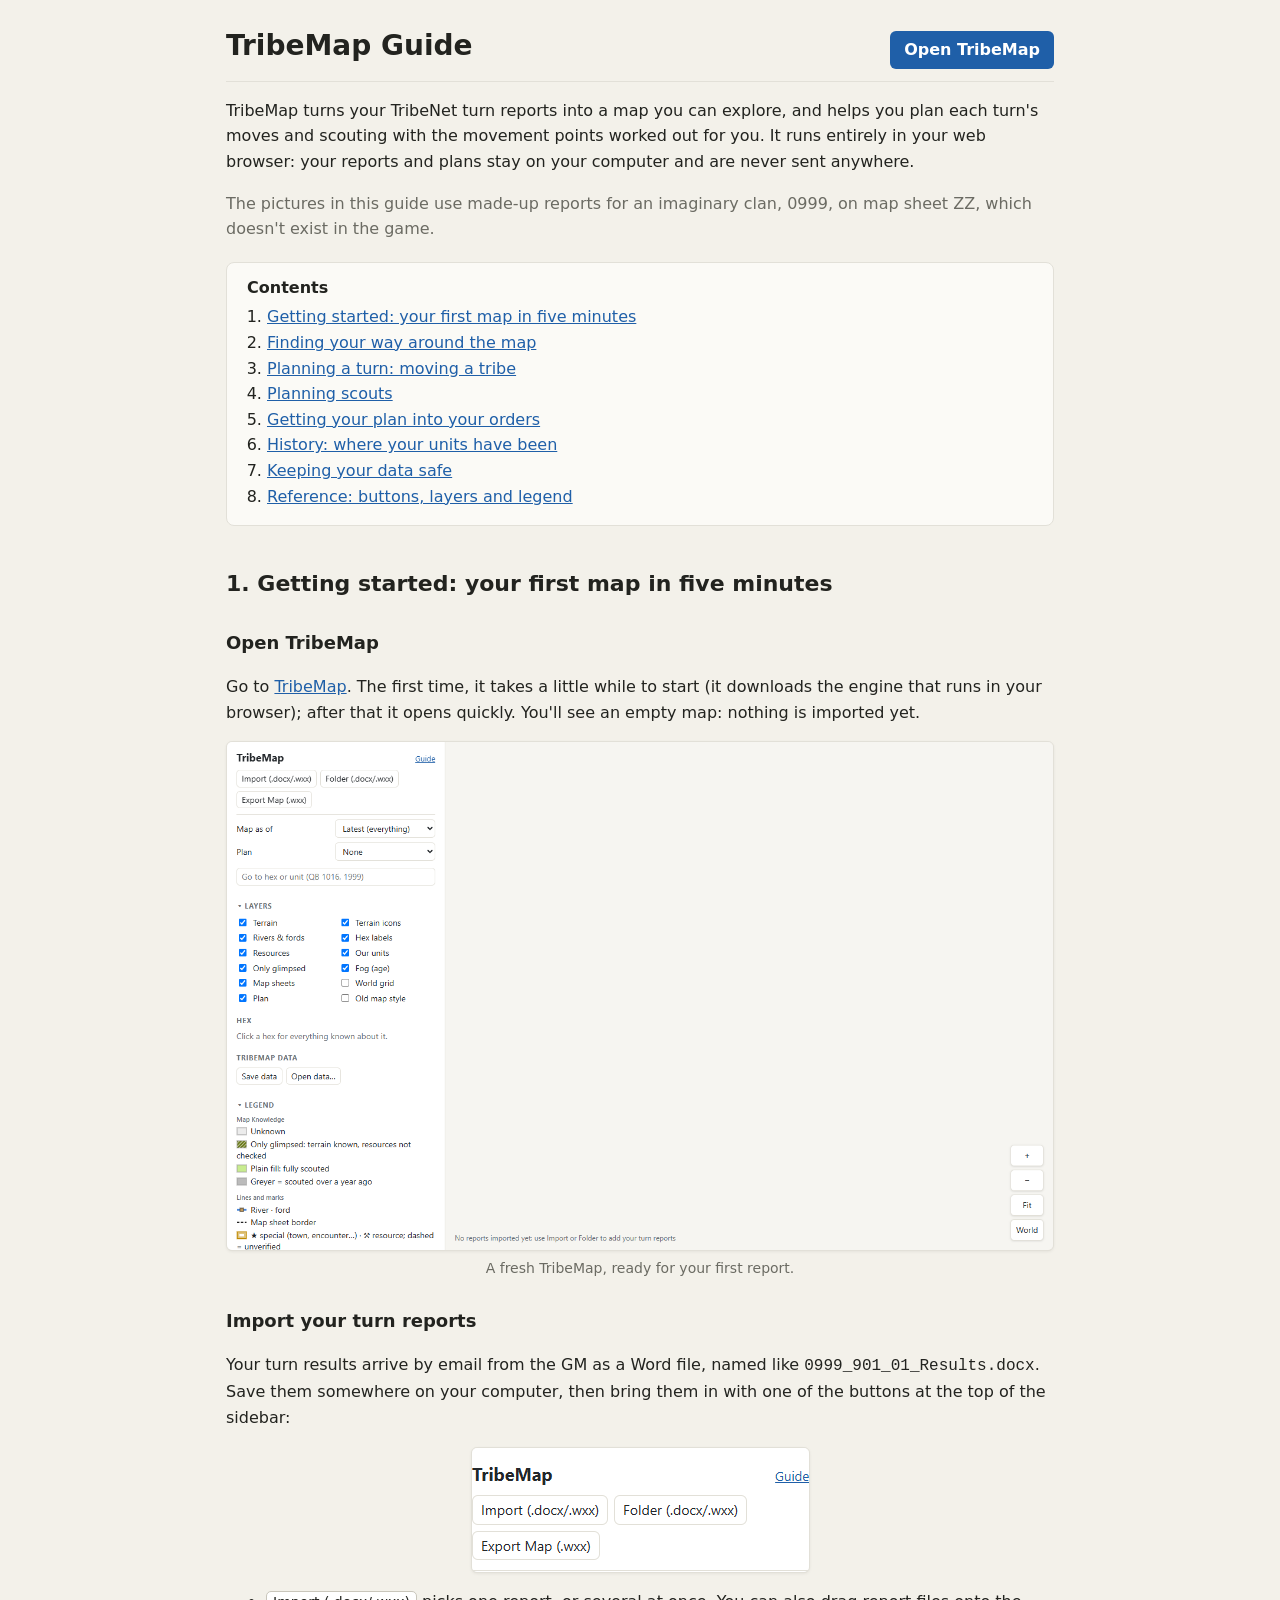
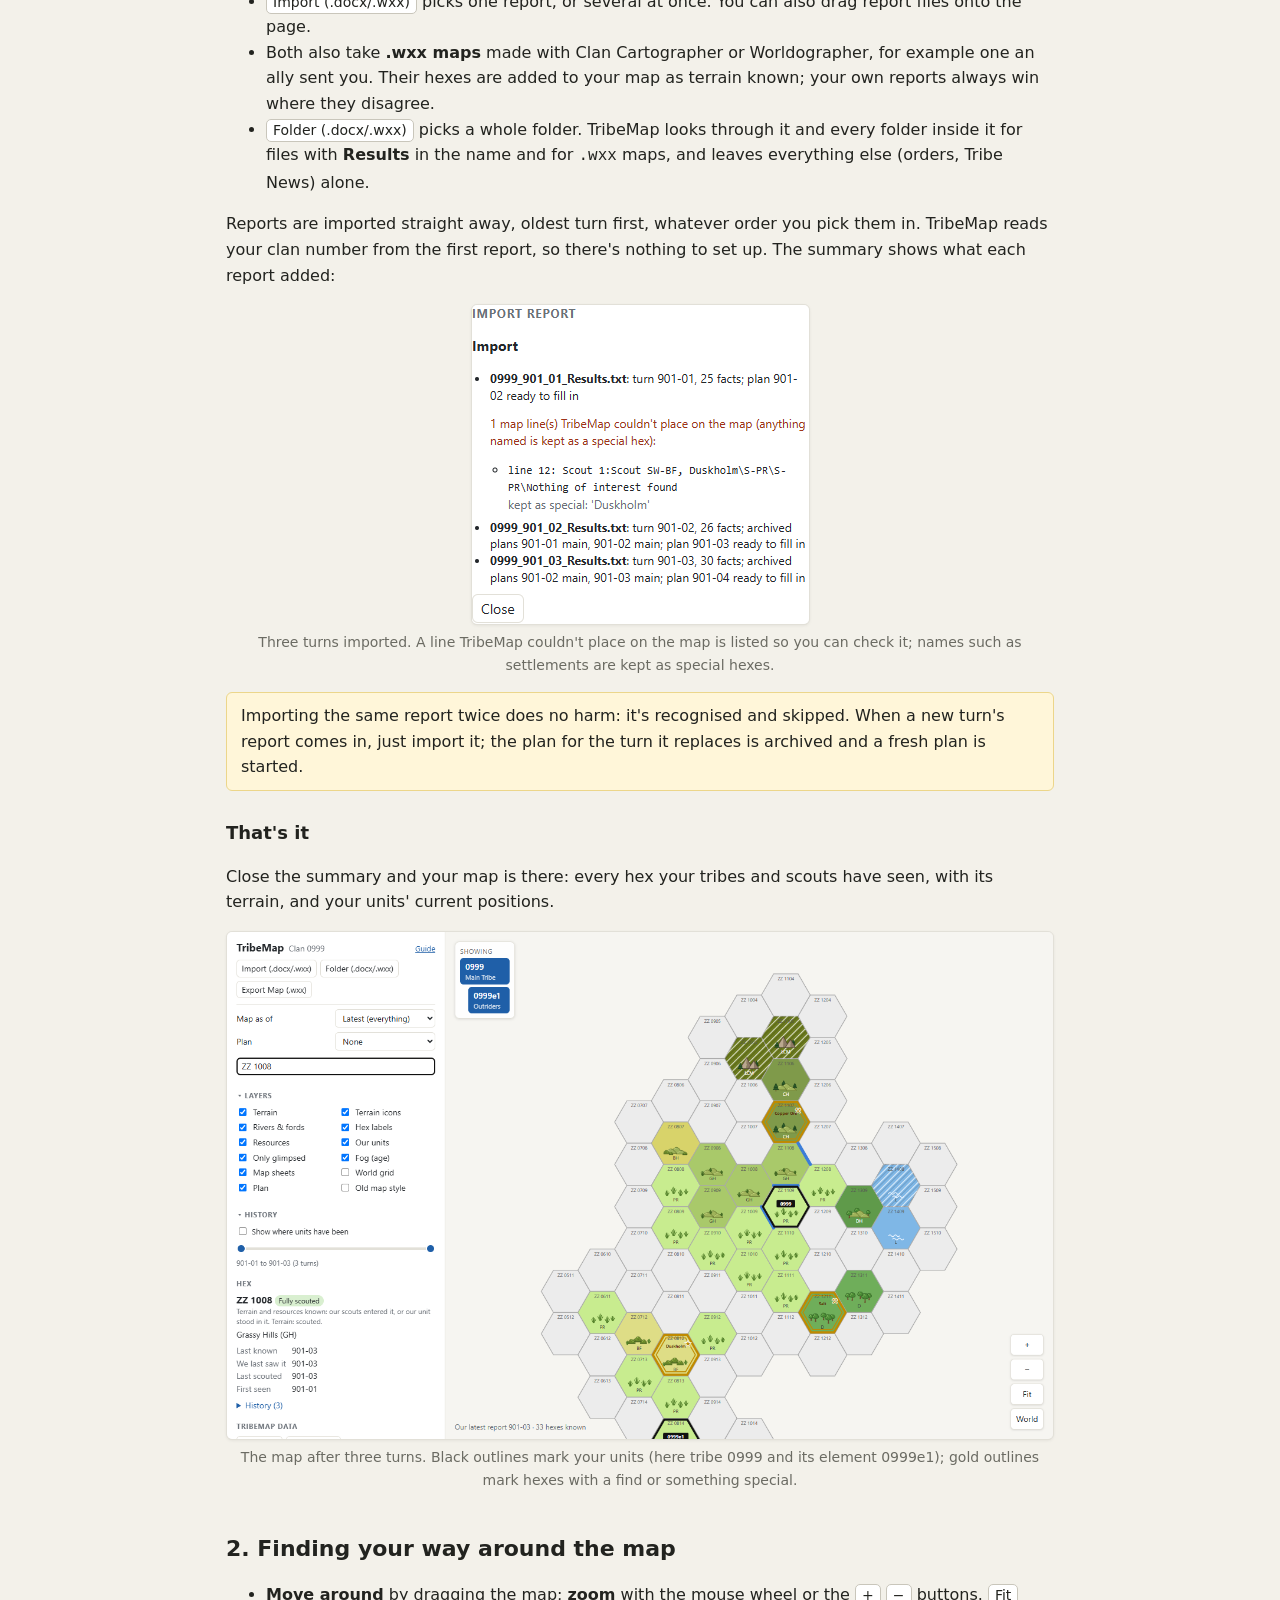
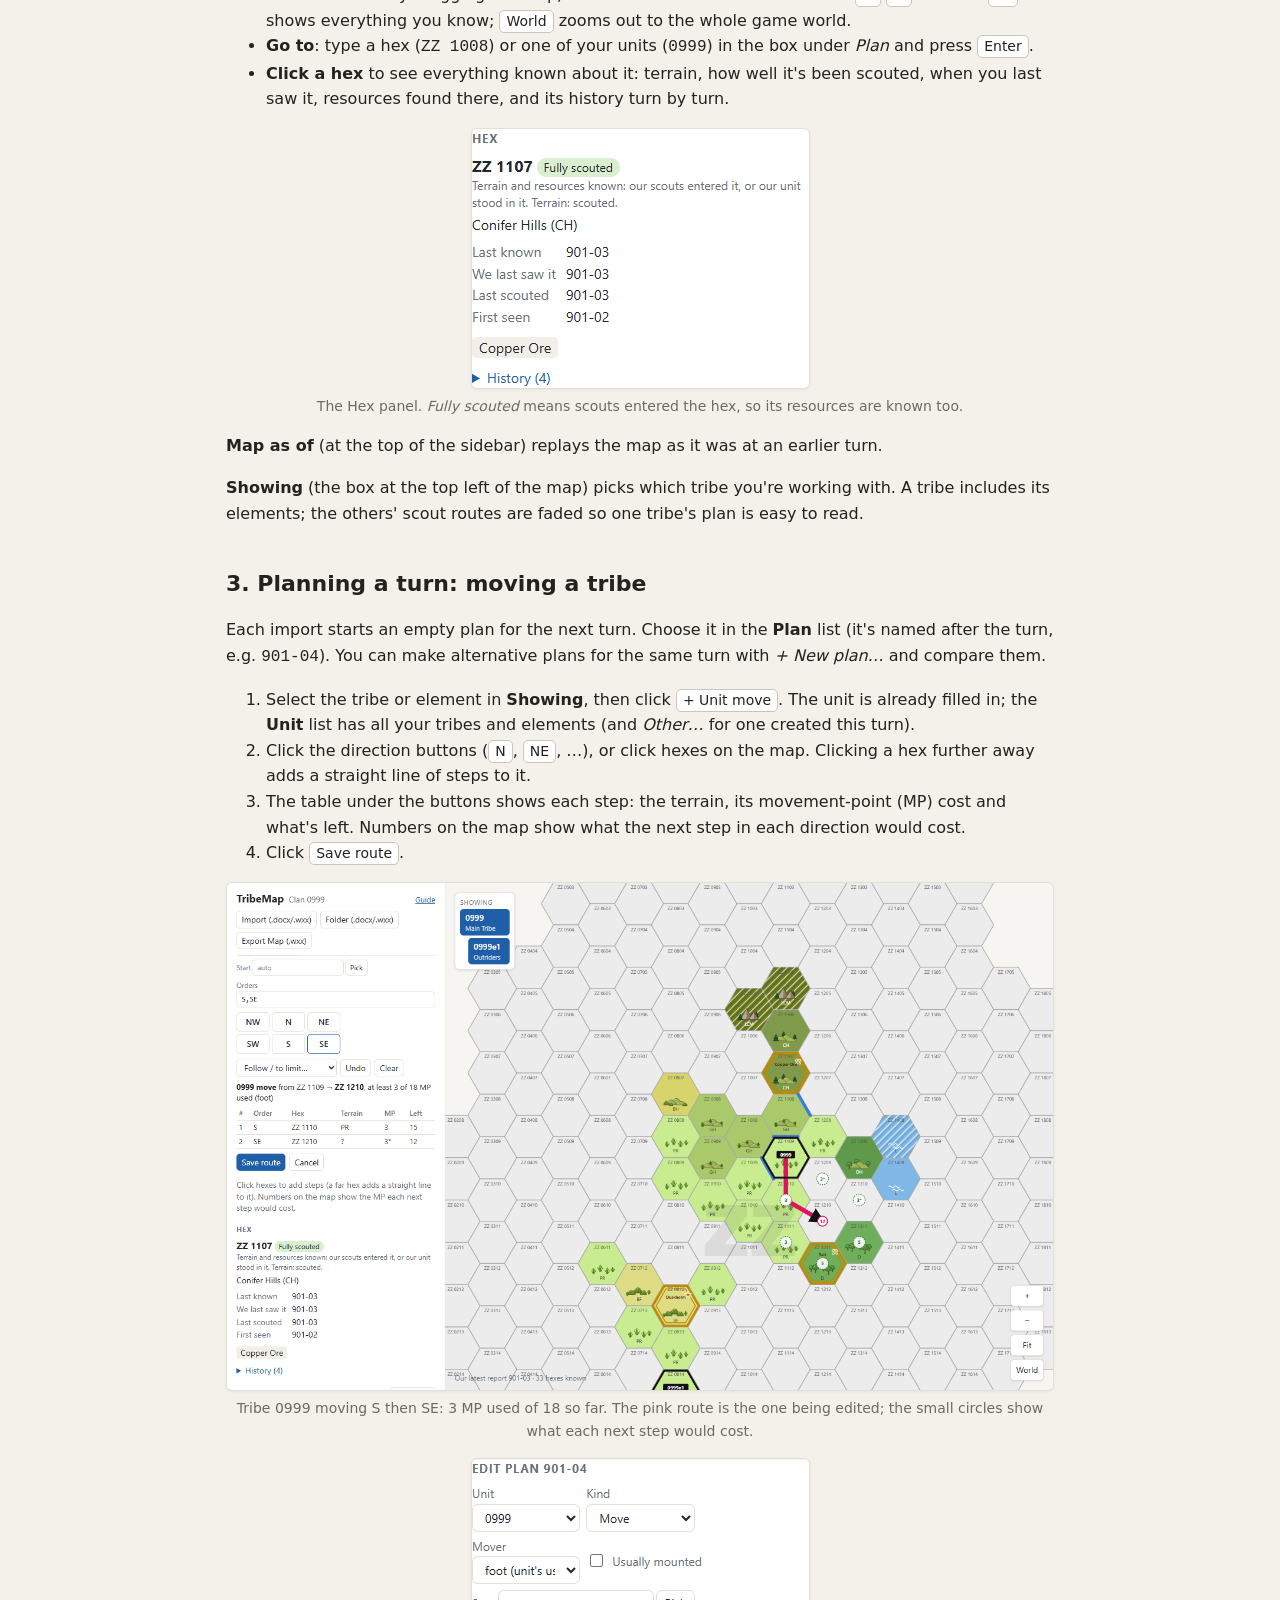
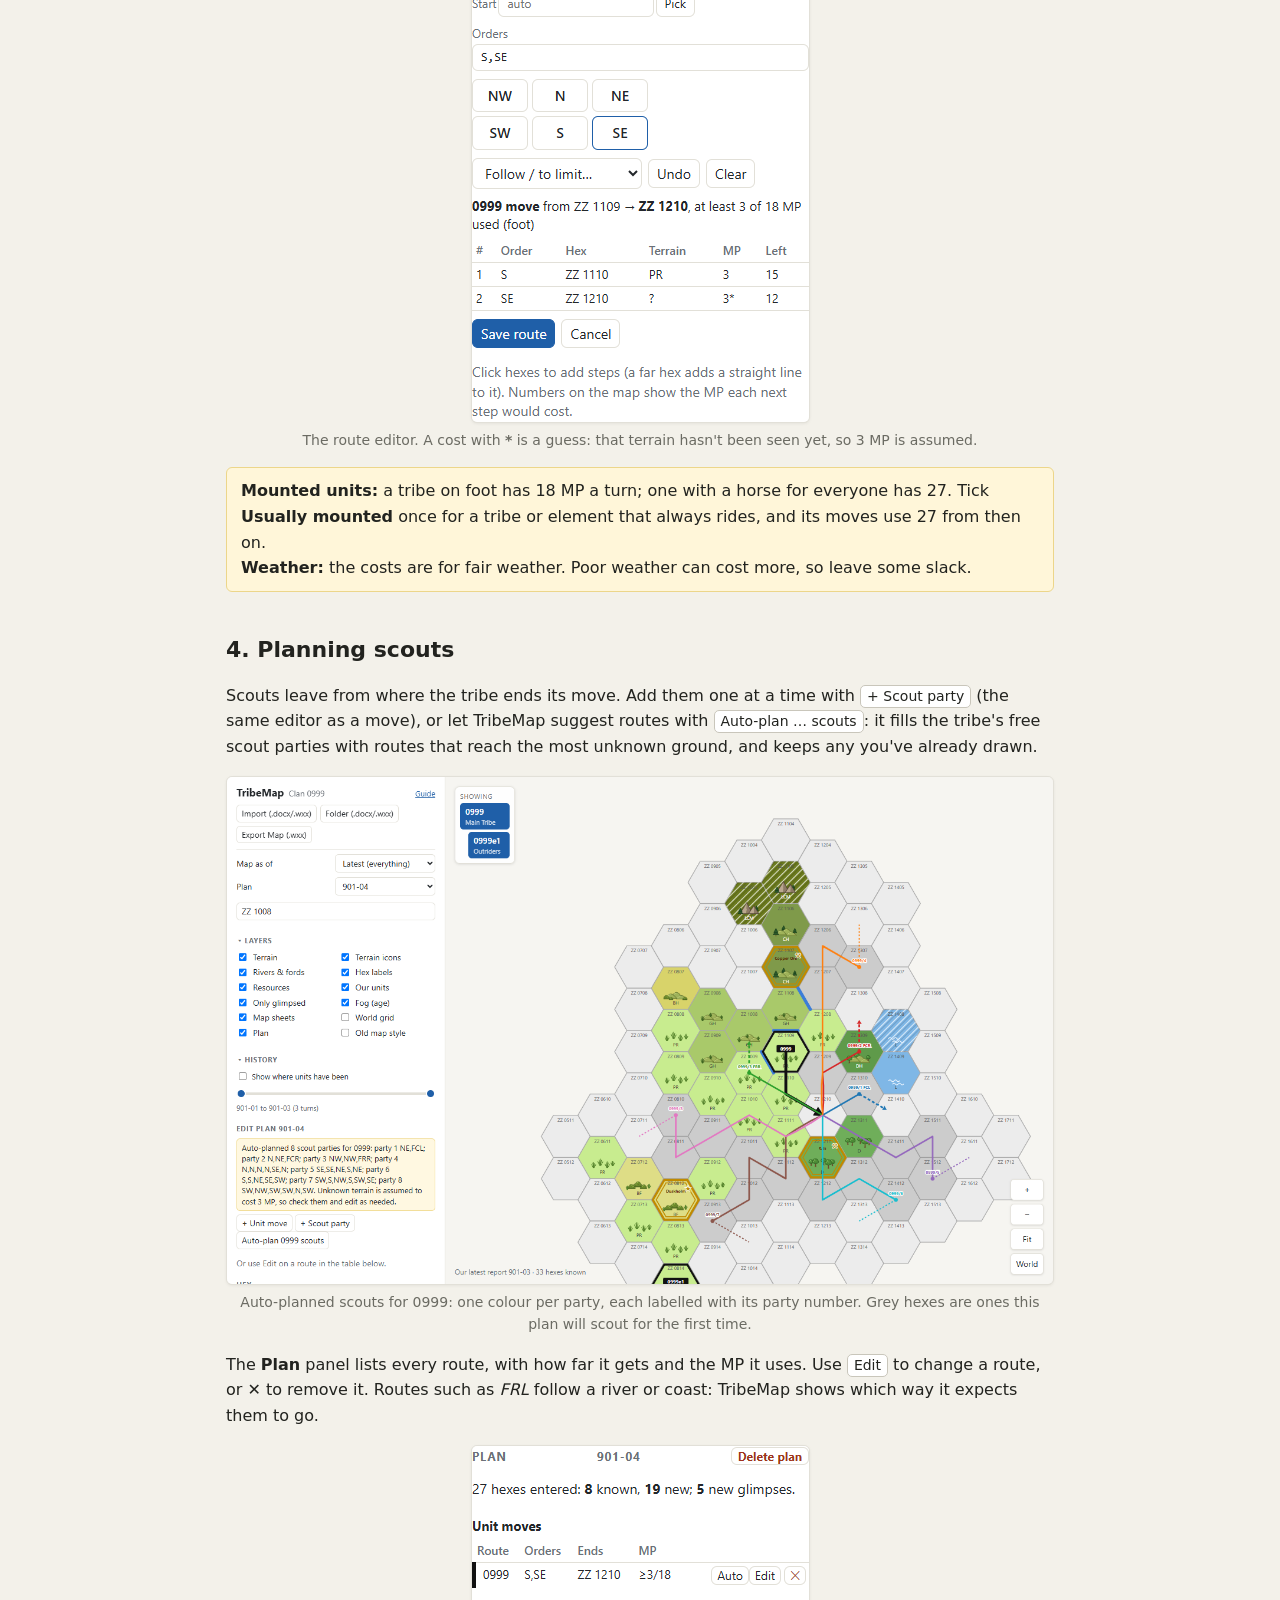
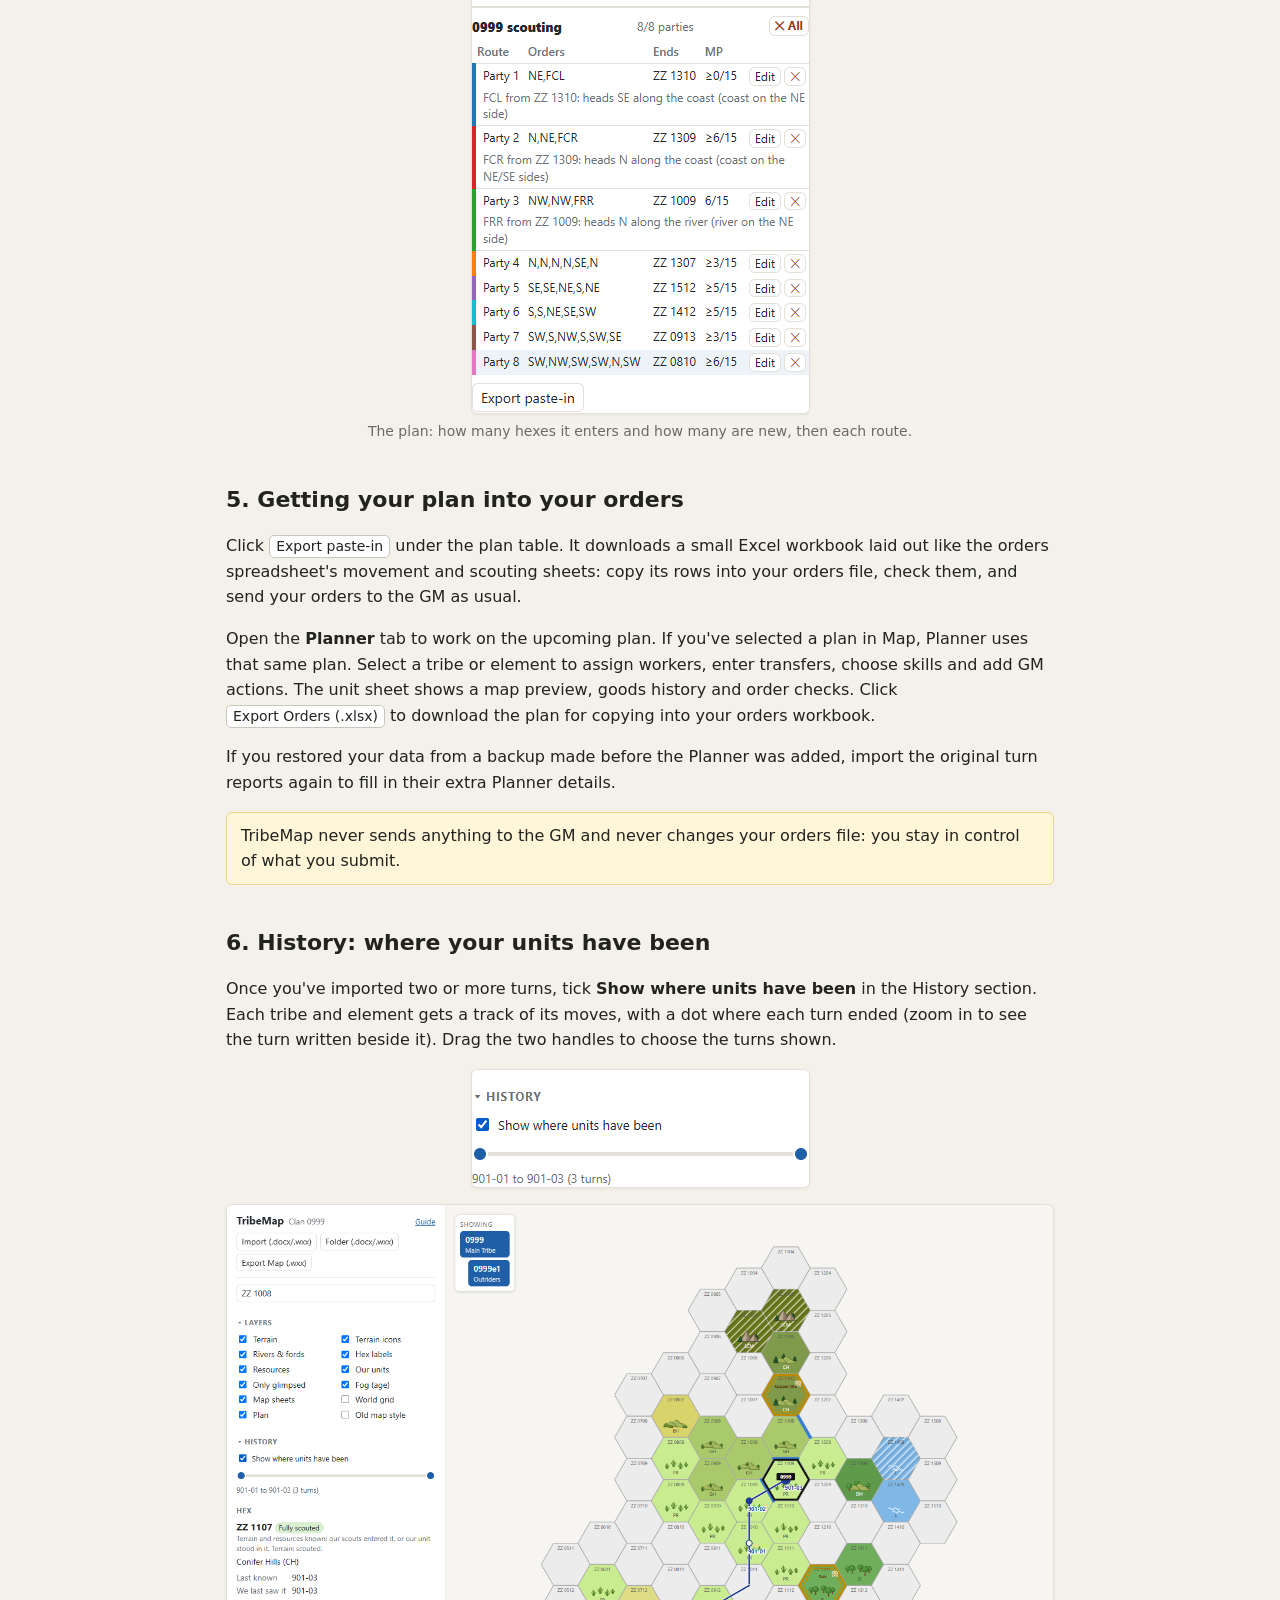
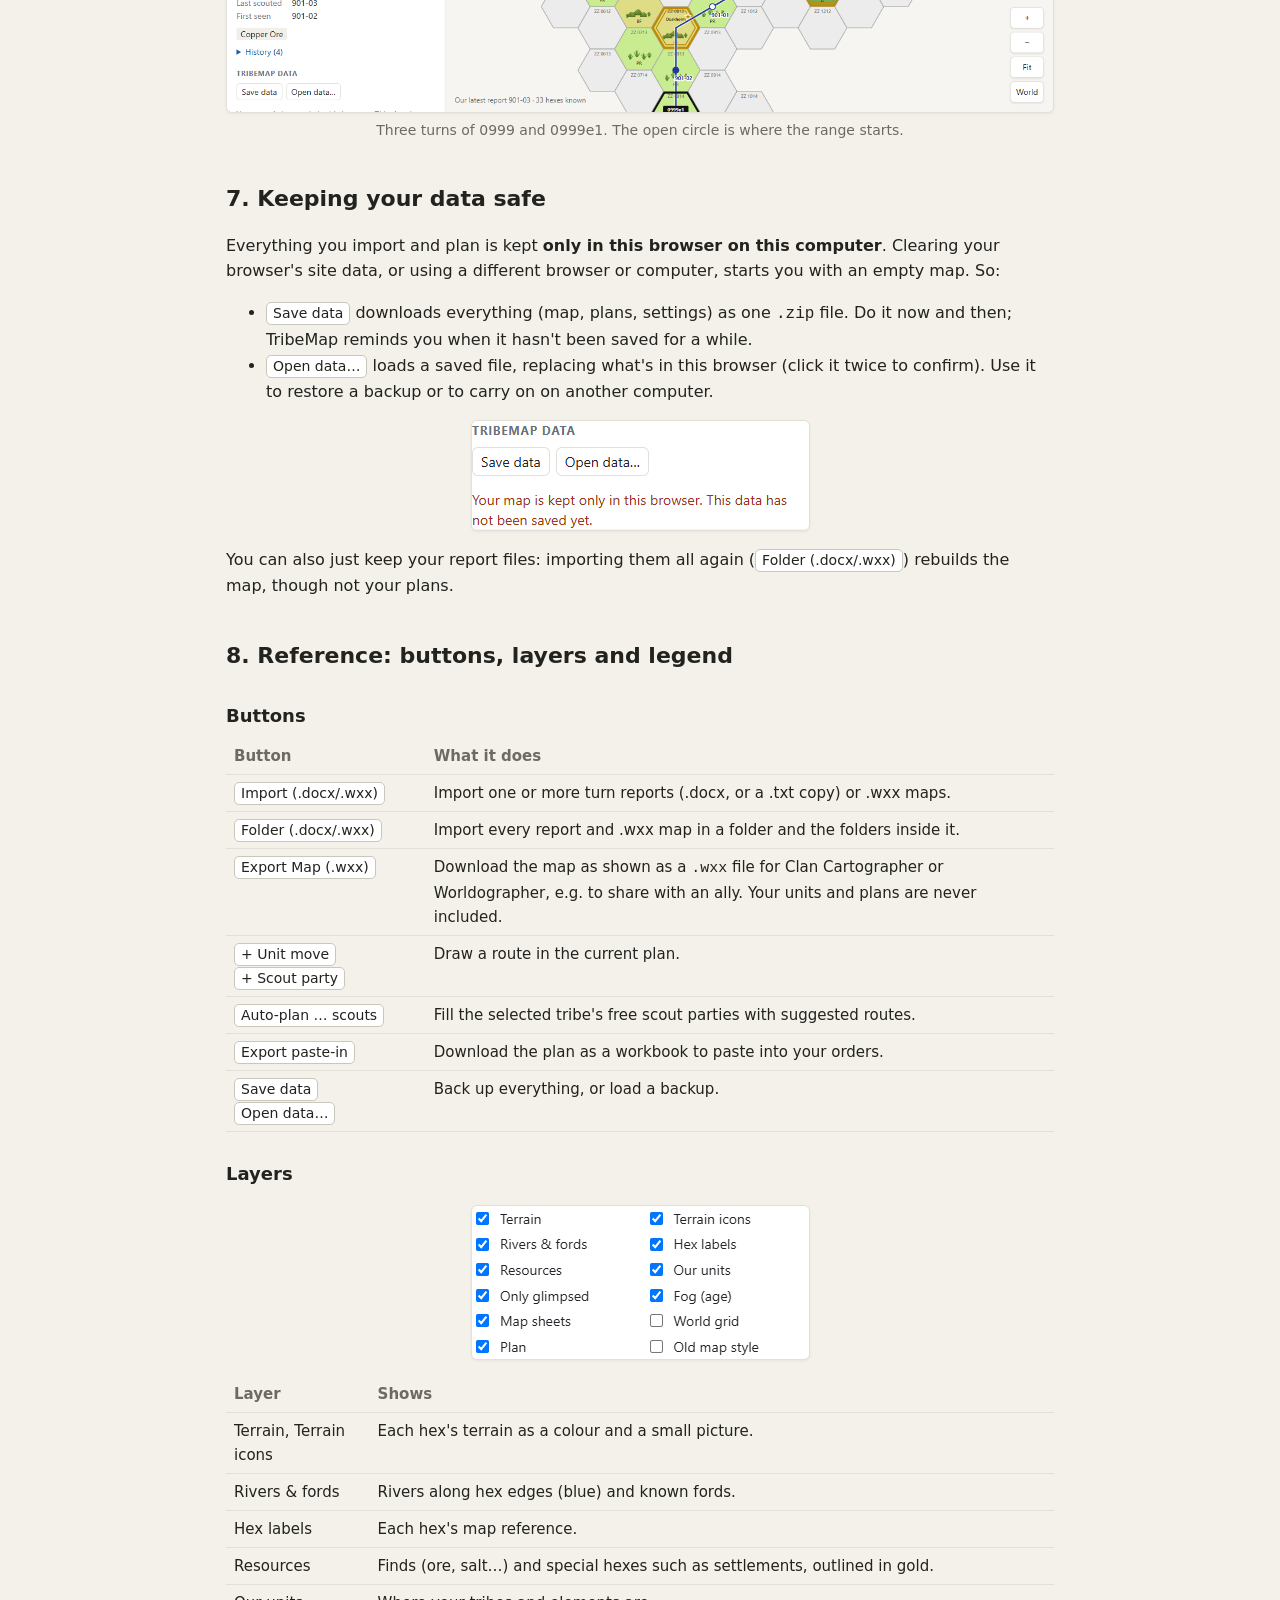
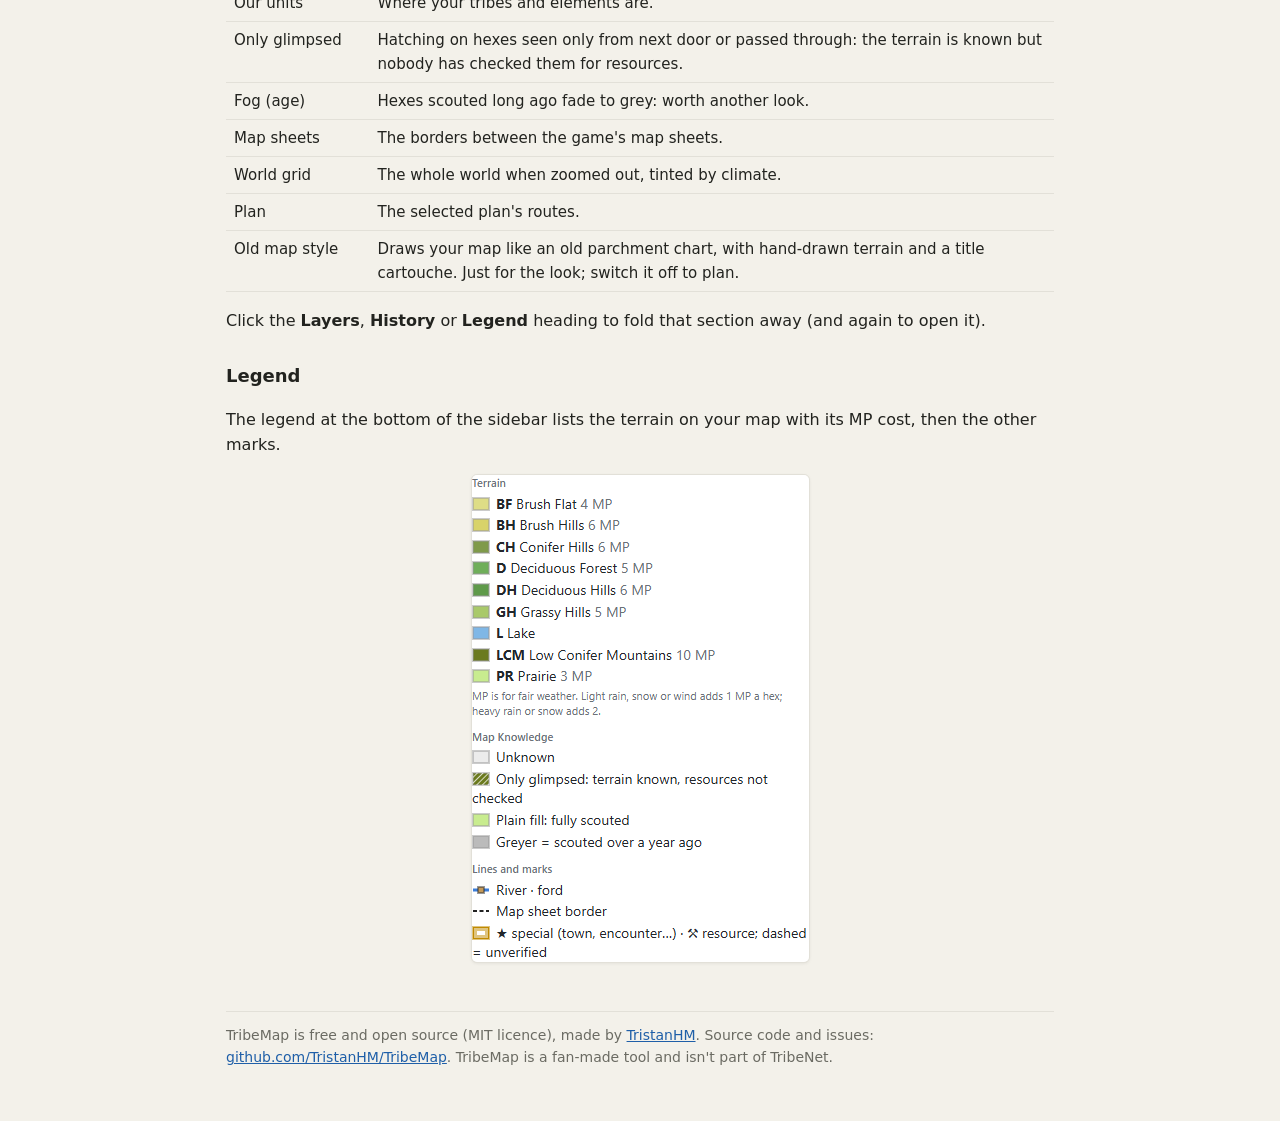
==== commit 6901de90: "Select the upcoming plan when opening Planner" ====
--- a/webapp/guide/index.html
+++ b/webapp/guide/index.html
@@ -158,8 +158,9 @@
 <p>Click <span class="btn">Export paste-in</span> under the plan table. It downloads a small Excel workbook laid out
 like the orders spreadsheet's movement and scouting sheets: copy its rows into your orders file, check them, and send
 your orders to the GM as usual.</p>
-<p>Use the <b>Planner</b> tab to select a tribe or element, assign workers, enter transfers, choose skills and add GM
-actions. The unit sheet shows a map preview, goods history and order checks. Click
+<p>Open the <b>Planner</b> tab to work on the upcoming plan. If you've selected a plan in Map, Planner uses that
+same plan. Select a tribe or element to assign workers, enter transfers, choose skills and add GM actions.
+The unit sheet shows a map preview, goods history and order checks. Click
 <span class="btn">Export Orders (.xlsx)</span> to download the plan for copying into your orders workbook.</p>
 <p>If you restored your data from a backup made before the Planner was added, import the original turn reports
 again to fill in their extra Planner details.</p>
